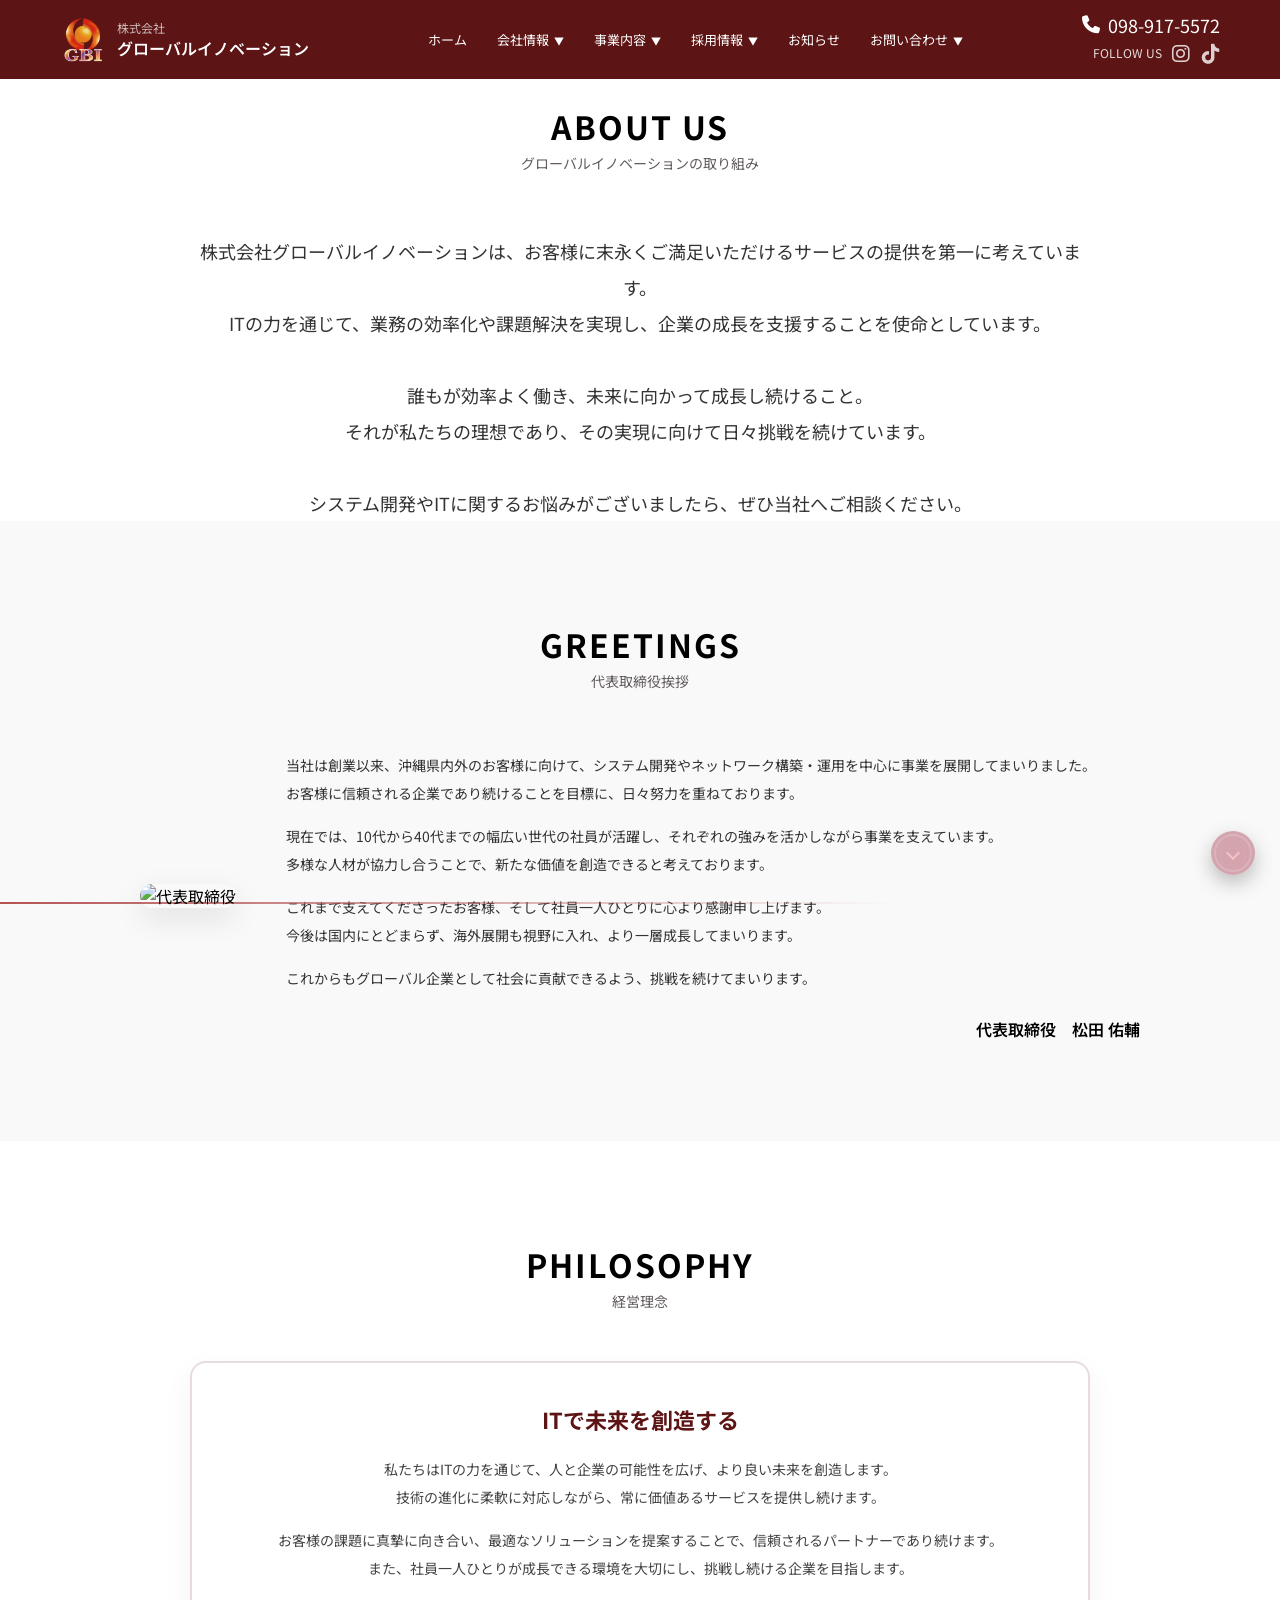
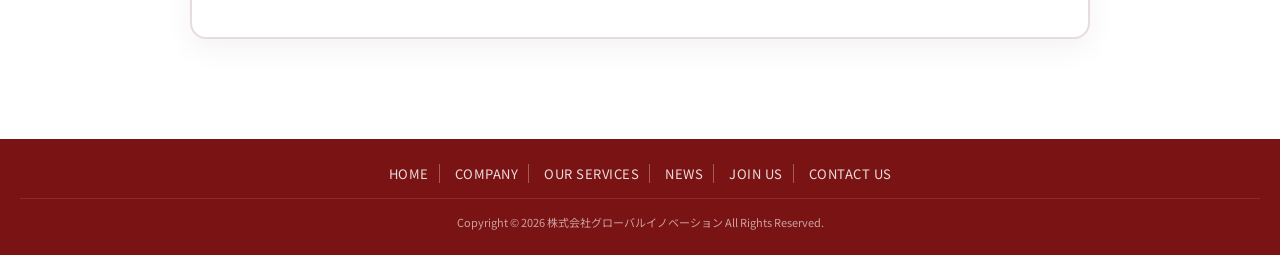
==== about.html @ b584233c "Add files via upload" ====
<!DOCTYPE html>
<html lang="ja">
<head>
  <meta charset="UTF-8">
  <meta name="viewport" content="width=device-width, initial-scale=1.0">
  <title>GBI | Global Innovation Inc.</title>

  <link rel="stylesheet"
  href="https://cdnjs.cloudflare.com/ajax/libs/font-awesome/6.5.0/css/all.min.css">

  <link rel="stylesheet" href="style.css">

  <link href="https://fonts.googleapis.com/css2?family=Noto+Sans+JP:wght@400;600;700&display=swap"
  rel="stylesheet">

</head>

<body>

<!-- ================= HEADER ================= -->

<header class="header">

  <div class="header-inner">

    <!-- LOGO -->
    <a href="index.html" class="logo-wrap">

      <img src="images/logo.png" alt="GBI Logo">

      <div class="company-text">
        <span class="company-small-header">株式会社</span>
        <span class="company-name-header">
          グローバルイノベーション
        </span>
      </div>

    </a>

    <!-- NAV -->
    <ul class="nav-menu">

  <!-- 1 -->
  <li><a href="index.html">ホーム</a></li>

  <!-- 2 -->
  <li class="has-dropdown">
    <a href="about.html">会社情報</a>
    <ul class="dropdown">
      <li><a href="#greeting">代表挨拶</a></li>
      <li><a href="#philosophy">経営理念</a></li>
    </ul>
  </li>

  <!-- 3 -->
  <li class="has-dropdown">
    <a href="#">事業内容</a>
    <ul class="dropdown">
      <li><a href="#">サービス一覧</a></li>
      <li><a href="#">製品情報</a></li>
      <li><a href="#">導入事例</a></li>
    </ul>
  </li>

  <!-- 4 -->
  <li class="has-dropdown">
    <a href="#">採用情報</a>
    <ul class="dropdown">
      <li><a href="#">社員の声</a></li>
      <li><a href="#">フォトギャラリー</a></li>
      <li><a href="#">募集要項</a></li>
    </ul>
  </li>

  <!-- 5 -->
  <li><a href="#">お知らせ</a></li>

  <!-- 6 -->
  <li class="has-dropdown">
    <a href="#">お問い合わせ</a>
    <ul class="dropdown">
      <li><a href="#contact">お問い合わせフォーム</a></li>
      <li><a href="#">アクセス</a></li>
    </ul>
  </li>

</ul>

    <!-- PHONE -->
   <div class="header-contact">

  <div class="phone">
    <i class="fas fa-phone"></i>
    098-917-5572
  </div>

  <div class="sns-follow">
    <span class="sns-text">FOLLOW US</span>

    <div class="sns-icons">
      <a href="https://instagram.com/gbi_globalinnovation/"><i class="fab fa-instagram"></i></a>
      <a href="https://tiktok.com/@globalinnovation.okinawa"><i class="fab fa-tiktok"></i></a>
    </div>
  </div>

</div>

  </div>

</header>

<!-- ================= ABOUT ================= -->

<section class="about-page">

  <div class="about-inner">
    <br>
    <h2 class="section-title">ABOUT US</h2>
    <br>
    <p class="section-sub">グローバルイノベーションの取り組み</p>

    <p class="about-text">
      株式会社グローバルイノベーションは、お客様に末永くご満足いただけるサービスの提供を第一に考えています。<br>
      ITの力を通じて、業務の効率化や課題解決を実現し、企業の成長を支援することを使命としています。<br><br>

      誰もが効率よく働き、未来に向かって成長し続けること。<br>
      それが私たちの理想であり、その実現に向けて日々挑戦を続けています。<br><br>

      システム開発やITに関するお悩みがございましたら、ぜひ当社へご相談ください。
    </p>

  </div>

</section>

<section id="greeting" class="greeting">

  <h2 class="section-title">GREETINGS</h2>
  <br>
  <p class="section-sub">代表取締役挨拶</p>

  <div class="greeting-inner">

    <div class="greeting-img">
      <img src="images/ceo.jpg" alt="代表取締役">
    </div>

    <div class="greeting-text">

      <p>
        当社は創業以来、沖縄県内外のお客様に向けて、システム開発やネットワーク構築・運用を中心に事業を展開してまいりました。<br>
        お客様に信頼される企業であり続けることを目標に、日々努力を重ねております。
      </p>

      <p>
        現在では、10代から40代までの幅広い世代の社員が活躍し、それぞれの強みを活かしながら事業を支えています。<br>
        多様な人材が協力し合うことで、新たな価値を創造できると考えております。
      </p>

      <p>
        これまで支えてくださったお客様、そして社員一人ひとりに心より感謝申し上げます。<br>
        今後は国内にとどまらず、海外展開も視野に入れ、より一層成長してまいります。
      </p>

      <p>
        これからもグローバル企業として社会に貢献できるよう、挑戦を続けてまいります。
      </p>

      <div class="greeting-sign">
        代表取締役　松田 佑輔
      </div>

    </div>

  </div>

</section>

<section id="philosophy" class="philosophy">

  <div class="philosophy-inner">

    <h2 class="section-title">PHILOSOPHY</h2>
    <br>
    <p class="section-sub">経営理念</p>

    <div class="philosophy-box">

      <h3>ITで未来を創造する</h3>

      <p>
        私たちはITの力を通じて、人と企業の可能性を広げ、より良い未来を創造します。<br>
        技術の進化に柔軟に対応しながら、常に価値あるサービスを提供し続けます。
      </p>

      <p>
        お客様の課題に真摯に向き合い、最適なソリューションを提案することで、信頼されるパートナーであり続けます。<br>
        また、社員一人ひとりが成長できる環境を大切にし、挑戦し続ける企業を目指します。
      </p>

    </div>

  </div>

</section>


<!-- ================= top to bottom ================= -->
<a href="#home" class="scroll-circle" id="scrollBtn">
  <svg width="44" height="44">
    <circle cx="22" cy="22" r="18" class="bg"></circle>
    <circle cx="22" cy="22" r="18" class="progress"></circle>
  </svg>
  <span class="arrow"></span>
</a>


<script>
const scrollBtn = document.getElementById("scrollBtn");
const progressCircle = document.querySelector(".progress");
const sections = document.querySelectorAll("section");

const radius = 18;
const circumference = 2 * Math.PI * radius;

progressCircle.style.strokeDasharray = circumference;
progressCircle.style.strokeDashoffset = circumference;

function updateScroll(){
  const scrollTop = window.scrollY;
  const docHeight = document.body.scrollHeight - window.innerHeight;
  const progress = scrollTop / docHeight;

  // update progress circle
  progressCircle.style.strokeDashoffset =
    circumference - (progress * circumference);

  // arrow direction
  if (scrollTop > 300) {
    scrollBtn.classList.add("up");
  } else {
    scrollBtn.classList.remove("up");
  }
}

// click behavior
scrollBtn.addEventListener("click", (e) => {
  e.preventDefault();

  if (scrollBtn.classList.contains("up")) {
    window.scrollTo({ top: 0, behavior: "smooth" });
  } else {
    let currentScroll = window.scrollY;

    for (let i = 0; i < sections.length; i++) {
      if (sections[i].offsetTop > currentScroll + 50) {
        sections[i].scrollIntoView({ behavior: "smooth" });
        break;
      }
    }
  }
});

window.addEventListener("scroll", updateScroll);
window.addEventListener("load", updateScroll);
</script>

<!-- FOOTER -->
<footer class="footer">

  <div class="footerMenu">
    <a href="index.html">HOME</a>
    <a href="about.html">COMPANY</a>
    <a href="#services">OUR SERVICES</a>
    <a href="#">NEWS</a>
    <a href="#">JOIN US</a>
    <a href="#contact">CONTACT US</a>
  </div>

  <div class="copyright">
    Copyright &#169; 2026 株式会社グローバルイノベーション All Rights Reserved.
  </div>

</footer>

</body>

</html>
---- style.css ----
/* ================= RESET ================= */

* {
  margin: 0;
  padding: 0;
  box-sizing: border-box;
}

html, body {
  font-family: 'Noto Sans JP', sans-serif;
}

/* ================= HEADER ================= */

.header {
  background: #5c1414;
  color: #fff;
  width: 100%;
}

.header-inner {

  max-width: 1200px;
  margin: auto;

  display: flex;
  align-items: center;
  justify-content: space-between;

  padding: 12px 20px;
}

/* LOGO */

.logo-wrap {

  display: flex;
  align-items: center;
  gap: 10px;

  text-decoration: none;
}

.logo-wrap img {
  height: 45px;

}

/* COMPANY TEXT */

.company-text {

  display: flex;
  flex-direction: column;
}

.company-small-header {

  font-size: 12px;
  color: rgba(255,255,255,0.7);
}

.company-name-header {

  font-size: 16px;
  font-weight: 600;
  color: #fff;
}

/* NAV */

.nav {

  display: flex;
  gap: 18px;
}

.nav a {

  color: #d9d0d0;
  text-decoration: none;
  font-size: 12px;

  display: inline-block;
  align-items: center;
  gap: 5px;

  transition: 0.3s;
}

.nav a:hover {

  color: #ffcccb;
}

.has-dropdown > a::after {
  content: "▼";
  font-size: 10px;
  margin-left: 5px;
}

.nav-menu,
.dropdown {
  list-style: none;
  padding: 0;
  margin: 0;
}

/* ================= NEW NAV MENU ================= */

.nav-menu {
  list-style: none;
  display: flex;
  gap: 30px;
}

.nav-menu > li {
  position: relative;
}

.nav-menu > li > a {
  color: #fff;
  text-decoration: none;
  font-size: 13px;
  padding: 8px 0;
  display: block;
  transition: 0.3s;
}

.nav-menu > li > a:hover {
  color: #ffcccb;
}

/* DROPDOWN */
.dropdown {
  position: absolute;
  top: 100%;
  left: 0;
  text-decoration: none;
  background: rgba(92, 20, 20, 0.45); /* 👈 wine red + transparency */
  backdrop-filter: blur(12px);
  -webkit-backdrop-filter: blur(12px); /* safari support */
  min-width: 200px;
  border-radius: 8px;
  padding: 10px 0;

  border: 1px solid rgba(255,255,255,0.15);
  box-shadow: 0 8px 25px rgba(0,0,0,0.15);

  opacity: 0;
  visibility: hidden;
  transform: translateY(10px);

  transition: 0.3s;
  z-index: 999;
}

/* show on hover */
.has-dropdown:hover .dropdown {
  opacity: 1;
  visibility: visible;
  transform: translateY(5px);
}

/* dropdown items */
.dropdown li {
  padding: 8px 20px;
  list-style: none;
}

.dropdown a {
  color: rgba(255,255,255,0.85);
  font-size: 13px;
  display: block;
}

.dropdown a:hover {
  color: #fff;
  background: rgba(255,255,255,0.08);
  text-decoration: none;
}

.dropdown a,
.dropdown a:visited,
.dropdown a:active {
  color: rgba(255,255,255,0.9);
  text-decoration: none;
}

/* PHONE */

.phone {
  margin:0%;
  font-size: 18px;
  display: flex;
  justify-content: right;
  align-items: center;
  gap: 8px;
}

/* SNS */
/* container */
.sns-follow {
  display: flex;
  align-items: center;
  justify-content: right;
  gap: 10px;
}

/* text */
.sns-text {
  font-size: 12px;
  color: rgba(255,255,255,0.85);
}

.sns-text::after{
  content:"";
  position:absolute;
  bottom:-4px;
  left:0;
  width:70%;
  height:2px;
  background:linear-gradient(90deg,#b55353,transparent);
}

/* icons */
.sns-icons {
  display: flex;
  gap: 12px;
}

.sns-icons a {
  color: rgba(255,255,255,0.8);
  font-size: 20px;
  transition: 0.25s;
}

.sns-icons a:hover {
  color: #760604;
  transform: translateY(-3px);
  text-shadow:0 0 10px rgba(255, 124, 124, 0.6);
}

.sns-icons a:nth-child(1):hover i{
  background: linear-gradient(45deg, #feda75, #d62976, #962fbf);
  -webkit-background-clip: text;
  -webkit-text-fill-color: transparent;
}

.sns-icons a:nth-child(2):hover i{
  color:#fff;
  text-shadow:
    2px 0 #25F4EE,
   -2px 0 #FE2C55;
}

/* ================= HERO ================= */

.hero {
  margin: 0;
  position: relative;
  width:100%;
  height: 100vh;
  overflow: hidden;
}

/* Background Image */

.hero-bg {
  width: 100%;
  height: 100%;
  object-fit: cover;
}

/* Dark Overlay */

.hero-overlay {

  position: absolute;

  top: 50%;
  left: 50%;
  transform: translate(-50%, -50%);

  width: 100%;
  height: 100%;

  display: flex;

  flex-direction: column;

  justify-content: flex-end;

  align-items: center;

  text-align: center;

  color: white;

  padding: 0 20px;

  background: linear-gradient(
    rgba(0,0,0,0.2),
    rgba(0,0,0,0.4)
  );

}

/* Title */

.hero-title {
  font-size: 40px;
  font-weight: 700;
  margin: 0 auto 12px;

  letter-spacing: 2px;
  max-width: 600px;
}

/* Subtitle */

.hero-sub {
  font-size: 20px;
  line-height: 1.8;
  opacity: 0.95;
  max-width: 500px;
  margin-bottom:10px;
}

.hero-title,
.hero-sub {

  text-shadow:
    0 2px 8px rgba(0,0,0,0.6);

}

/* Scroll indicator */

.scroll-indicator {
  position: absolute;
  bottom: 40px;

  font-size: 14px;

  opacity: 0.8;
}

/* ================= SERVICES ================= */

.services {
  padding: 100px 20px;
  background: #ffffff;
}

.section-title {
  text-align: center;
  font-size: 32px;
  margin-bottom: -20px;
  letter-spacing: 2px;
}

.section-sub{
  text-align: center;
  font-size: 14px;
  letter-spacing: 0px;
  margin-bottom: 35px;
  margin-top: 0px;
  color:#625c5c;
}

/* Grid */

.services-grid {
  max-width: 1100px;

  margin: auto;

  display: grid;

 grid-template-columns: repeat(auto-fit, minmax(280px, 1fr));

  gap: 40px;
}

/* Cards */

.service-card {
  background: #ffffff;
  text-align: center;
  padding: 40px 30px;

  border-radius: 16px;

  border: 2px solid rgba(92, 20, 20, 0.15);

  box-shadow:
    0 10px 30px rgba(0,0,0,0.05);

  transition: all 0.35s ease;
  position: relative;
  overflow: hidden;
}

.service-card:hover {
  transform: translateY(-10px);

  border: 1px solid #5c1414; /* 👈 strong wine red */

  box-shadow: 0 20px 50px rgba(92,20,20,0.25);
}

/* gradient glow effect */
.service-card::before {
  content: "";
  position: absolute;
  inset: 0;

  background: linear-gradient(
    120deg,
    transparent,
    rgba(92,20,20,0.08),
    transparent
  );

  opacity: 0;
  transition: 0.4s;
}

.service-card:hover::before {
  opacity: 1;
}

.service-card i {
  font-size: 22px;
  color: #5c1414;
  margin-bottom: 12px;
  transition: 0.3s;

  background: rgba(92,20,20,0.08);
  padding: 12px;
  border-radius: 50%;

  display: inline-flex;
  align-items: center;
  justify-content: center;

  width: 44px;
  height: 44px;

  margin-bottom: 15px;
}

.service-card:hover i {
  transform: scale(1.1);
  background: rgba(92,20,20,0.15);
}

.service-card h3 {
  font-size: 18px;
  margin-bottom: 10px;
}

.service-card p {
  font-size: 14px;
  color: #555;
  line-height: 1.6;
}

.service-card::after {
  content: "";
  position: absolute;
  bottom: 0;
  left: 0;
  width: 100%;
  height: 3px;
  background: #5c1414;
  transform: scaleX(0);
  transition: 0.3s;
}

.service-card:hover::after {
  transform: scaleX(1);
}

/* ================= MOBILE 

@media (max-width: 768px) {

  .hero-title {
    font-size: 32px;
  }

  .hero-sub {
    font-size: 16px;
  }

  .services-grid {
    grid-template-columns: 1fr;
  }

}
  ================= */

/* FULL IMAGE 

.hero-full-img {

  width: 100%;
  margin-bottom: 40px;
}

.hero-full-img img {

  width: 100%;
  height: auto;

  display: block;
}
*/

.hero {

  position: relative;

  width: 100%;

  height: auto;     /* remove 100vh */

}

.hero-image {

  width: 100%;
  height: auto;

  object-fit: cover;

  object-position: center 30%;

}
/* TAGLINE */

.hero-bottom {

  max-width: 700px;
  margin: auto;

  padding: 0 20px;
  transform: translateY(-40px);
}

.tagline {

  font-size: 15px;

  line-height: 1.8;

  margin-bottom: 30px;

  color: rgba(255,255,255,0.9);
}

/* BUTTON */

.btn-primary {

  display: inline-block;

  background: #ffffff;

  color: #5c1414;

  padding: 12px 32px;

  border-radius: 30px;

  text-decoration: none;

  font-weight: 600;

  transition: 0.3s;
  margin-top: 10px;

}

.btn-primary:hover {

  transform: translateY(-2px);

  box-shadow: 0 8px 20px rgba(0,0,0,0.3);
}

/* ================= CONTACT ================= */

.contact {

  background: #f5f5f5;
  scroll-margin-top: 100px;
  padding: 100px 20px;
}

.contact-inner {

  max-width: 500px;
  margin: auto;

  text-align: center;
}

.contact h2 {

  font-size: 32px;

  margin-bottom: 30px;

  color: #000000;
}

.contact-sub{
  text-align: center;
  font-size: 14px;
  letter-spacing: 0px;
  margin-bottom: 35px;
  margin-top: -25px;
  color:#625c5c;
}

/* FORM */

.contact input,
.contact textarea {

  width: 100%;

  padding: 12px;

  margin-bottom: 15px;

  border-radius: 8px;

  border: 1px solid #ccc;

  font-size: 14px;
}

.contact textarea {

  min-height: 120px;

  resize: vertical;
}

/* BUTTON */

.contact button {

  background: #ad2222;

  color: #fff;

  padding: 12px 30px;

  border: none;

  border-radius: 20px;

  cursor: pointer;

  font-size:15px;
}

.contact button:hover {

  background: #3a0c0c;
}

/* ================= MOBILE ================= */

@media (max-width: 768px) {

  .nav {
    display: none;
  }

  .hero-title {
    font-size: 32px;
  }

  .tagline {
    font-size: 16px;
  }

}
/* HERO BUTTON */

.hero-btn {

  margin-top: 10px;
  margin-bottom: 30px;
  display: inline-block;

  padding: 8px 30px;

  border: 2px solid white;

  color: white;

  text-decoration: none;

  font-weight: 600;

  letter-spacing: 1px;

  border-radius: 30px;

  transition: all 0.3s ease;
}

/* Hover effect */

.hero-btn:hover {

  background: white;

  color: #5c1414;

  transform: translateY(-2px);

}

html
{
  scroll-behavior:smooth;
}

/* new top to bottom*/
.scroll-circle{
  position:fixed;
  bottom:25px;
  right:25px;
  width:44px;
  height:44px;
  border-radius:50%;  
  z-index:9999;

  display:flex;
  align-items:center;
  justify-content:center;

  cursor:pointer;

  background:rgba(195, 128, 141, 0.7); /* dark glass */
  backdrop-filter:blur(8px);

  box-shadow:0 8px 20px rgba(0,0,0,0.25);
  transition: all 0.25s ease;
}

/* SVG circles */
.scroll-circle svg{
  position:absolute;
  transform:rotate(-90deg);
  top:0;
  left:0;
  z-index:1; 
}

.scroll-circle circle{
  fill:none;
  stroke-width:2;
}

/* background ring */
.scroll-circle .bg{
  stroke:rgba(255,255,255,0.15);
}

/* progress ring */
.scroll-circle .progress{
  stroke:#7a1414;
  stroke-dasharray:113; /* circumference */
  stroke-dashoffset:113;
  transition:stroke-dashoffset 0.2s ease;
}

/* arrow */
.scroll-circle .arrow{
  width:10px;
  height:10px;
  border-left:2px solid #f5c3c3;
  border-bottom:2px solid #f5c3c3;
  transform:rotate(-45deg);
  transition:0.3s;
  z-index:2;
}

/* when scrolled → arrow becomes UP */
.scroll-circle.up .arrow{
  transform:rotate(135deg);
}

/* hover */
.scroll-circle:hover{
  transform: translateY(-3px) scale(1.05);
}

@keyframes floatBtn {
  0%,100% { transform: translateY(0); }
  50% { transform: translateY(-4px); }
}

/* ================= FOOTER ================= */

.footer {
  background: #7a1414;
  padding: 25px 20px;
  text-align: center;
  text-decoration: none;
}

.footerMenu{
  display: flex;
  text-decoration: none;
  justify-content: center;
  align-items: center;
  gap: 25px;
  margin-bottom: 12px;
  flex-wrap: wrap;  
}

.footerMenu a {
  position: relative;
  color: rgba(255,255,255,0.85);
  text-decoration: none;
  font-size: 13px;
  letter-spacing: 0.5px;
  transition: all 0.25s ease;
}

.footerMenu a::after {
  content: "";
  position: absolute;
  left: 0;
  bottom: -4px;

  width: 100%;
  height: 2px;

  background: #fff;

  transform: scaleX(0);
  transform-origin: left;
  transition: transform 0.3s ease;
}

.footerMenu a:visited {
  color: #fff;
}

.footerMenu a:not(:last-child) {
  margin-right: -10px;
  padding-right: 10px;
  border-right: 1px solid rgba(255,255,255,0.3);
}

.footerMenu a:hover{
 color: #fff;
  transform: translateY(-2px);
}

/* Copyright text */
.copyright{
font-size:11px;
color:rgba(255,255,255,0.6);
border-top:1px solid rgba(255,255,255,0.1);
padding-top:15px;
margin-top:15px;
}


/* ================= ABOUT PAGE ================= */

.about {
  background: #e5dcdc;
  padding: 120px 20px;
  scroll-margin-top: 100px; 
}

.about-inner {
  max-width: 900px;
  margin: auto;
  text-align: center;
}

.action-title {
  text-align: center;
  font-size: 32px;
  margin-bottom: -20px;
  letter-spacing: 2px;
}

.action-sub{
  text-align: center;
  font-size: 14px;
  letter-spacing: 0px;
  margin-bottom: 35px;
  margin-top: 0px;
  color:#625c5c;
}

.about-text {
  text-align: center;
  font-size: 18px;
  line-height: 2;
  color: #333;
  margin-top: 60px;
}


/* ================= GREETING ================= */

.greeting {
  padding: 100px 20px;
  background: #f9f9f9;
  text-align: center;
}

.greeting-inner {
  max-width: 1000px;
  margin: 60px auto 0;

  display: flex;
  align-items: center;
  gap: 50px;

  text-align: left;
}

/* IMAGE */
.greeting-img img {
  width: 350px;
  border-radius: 12px;
  box-shadow: 0 10px 30px rgba(0,0,0,0.1);
}

/* optional depth effect */
.greeting-img {
  position: relative;
}

.greeting-img::before {
  content: "";
  position: absolute;
  top: 20px;
  left: -20px;
  width: 100%;
  height: 100%;
  background: #5c1414;
  border-radius: 12px;
  z-index: -1;
}

/* TEXT */
.greeting-text {
  flex: 1;
}

.greeting-text p {
  font-size: 14px;
  line-height: 2;
  margin-bottom: 15px;
  color: #333;
}

/* SIGNATURE */
.greeting-sign {
  margin-top: 25px;
  font-weight: 600;
  text-align: right;
}

/* ================= PHILOSOPHY ================= */

.philosophy {
  padding: 100px 20px;
  background: #ffffff;
  text-align: center;
}

.philosophy-inner {
  max-width: 900px;
  margin: auto;
}

.philosophy-box {
  margin-top: 50px;
  padding: 40px;

  background: #fff;
  border-radius: 16px;

  border: 2px solid rgba(92, 20, 20, 0.15);

  box-shadow: 0 10px 30px rgba(0,0,0,0.05);
}

.philosophy-box h3 {
  font-size: 22px;
  color: #5c1414;
  margin-bottom: 20px;
}

.philosophy-box p {
  font-size: 14px;
  line-height: 2;
  color: #444;
  margin-bottom: 15px;
}
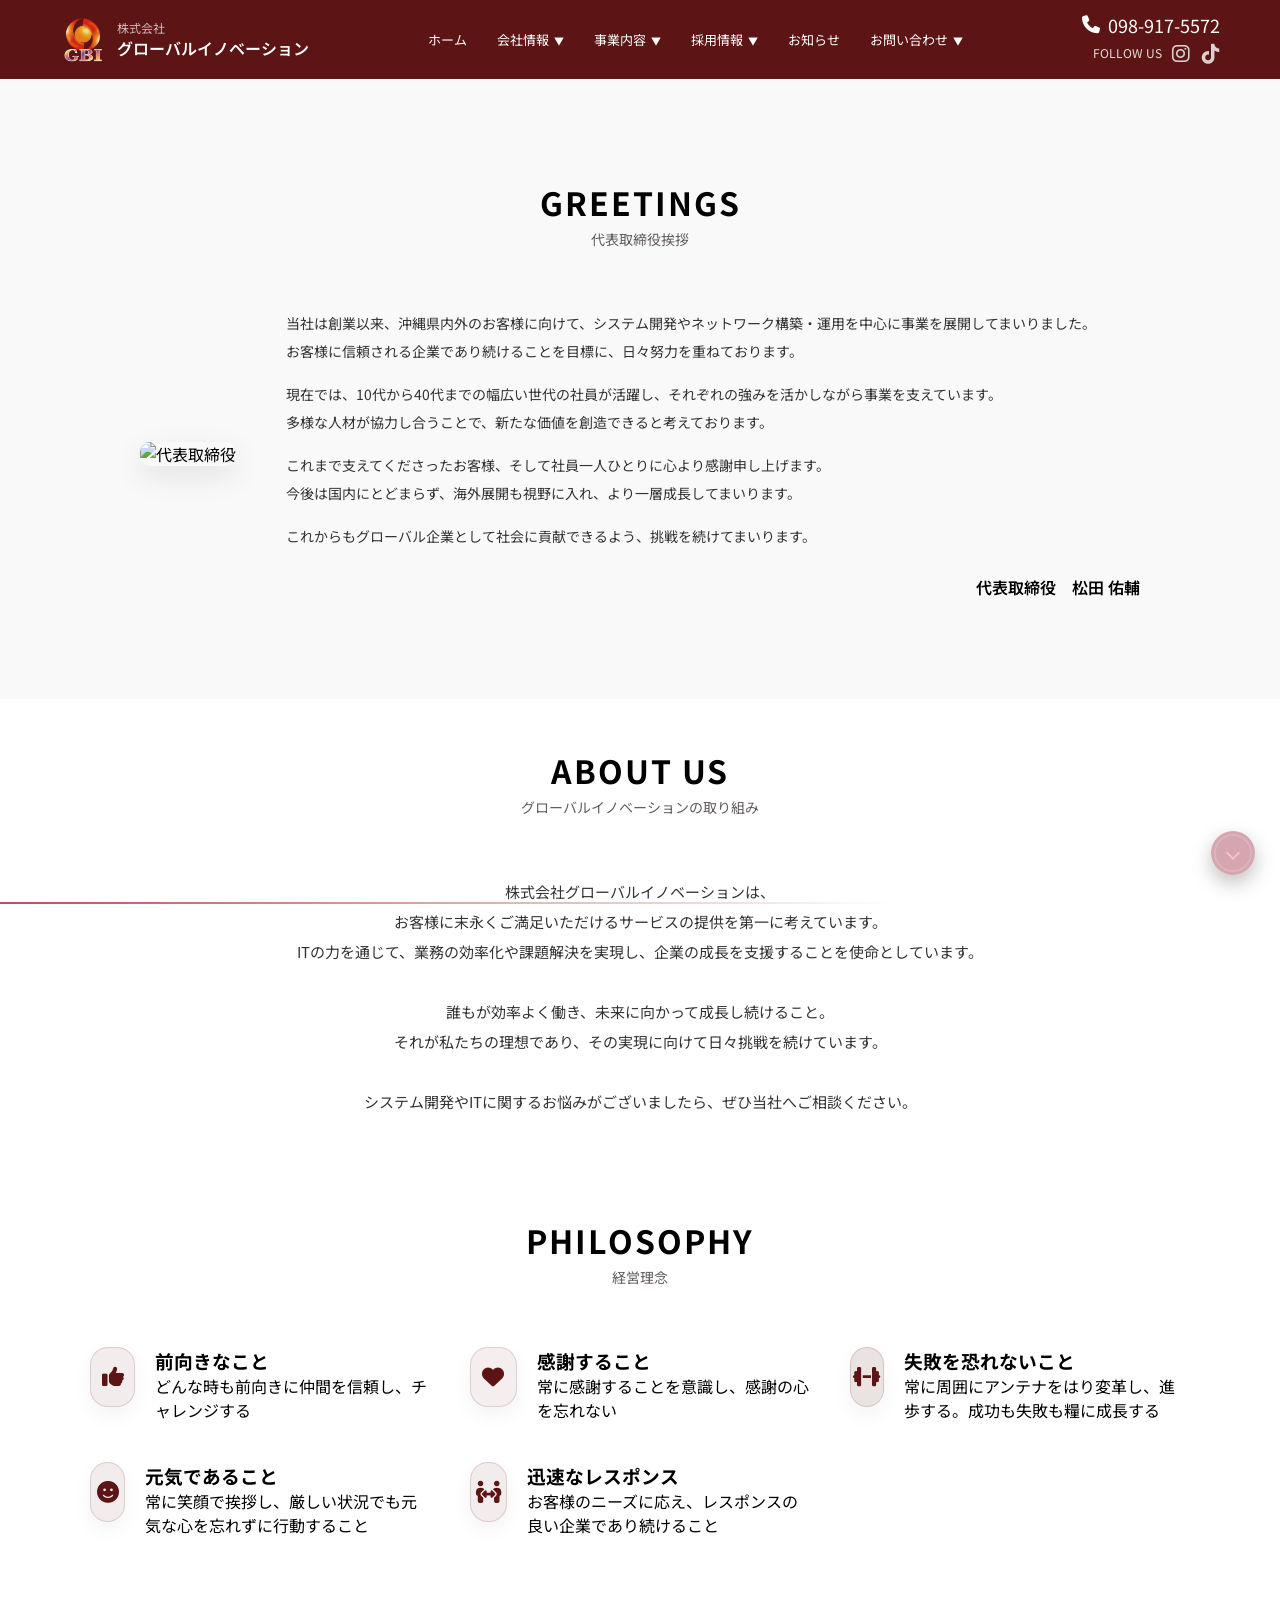
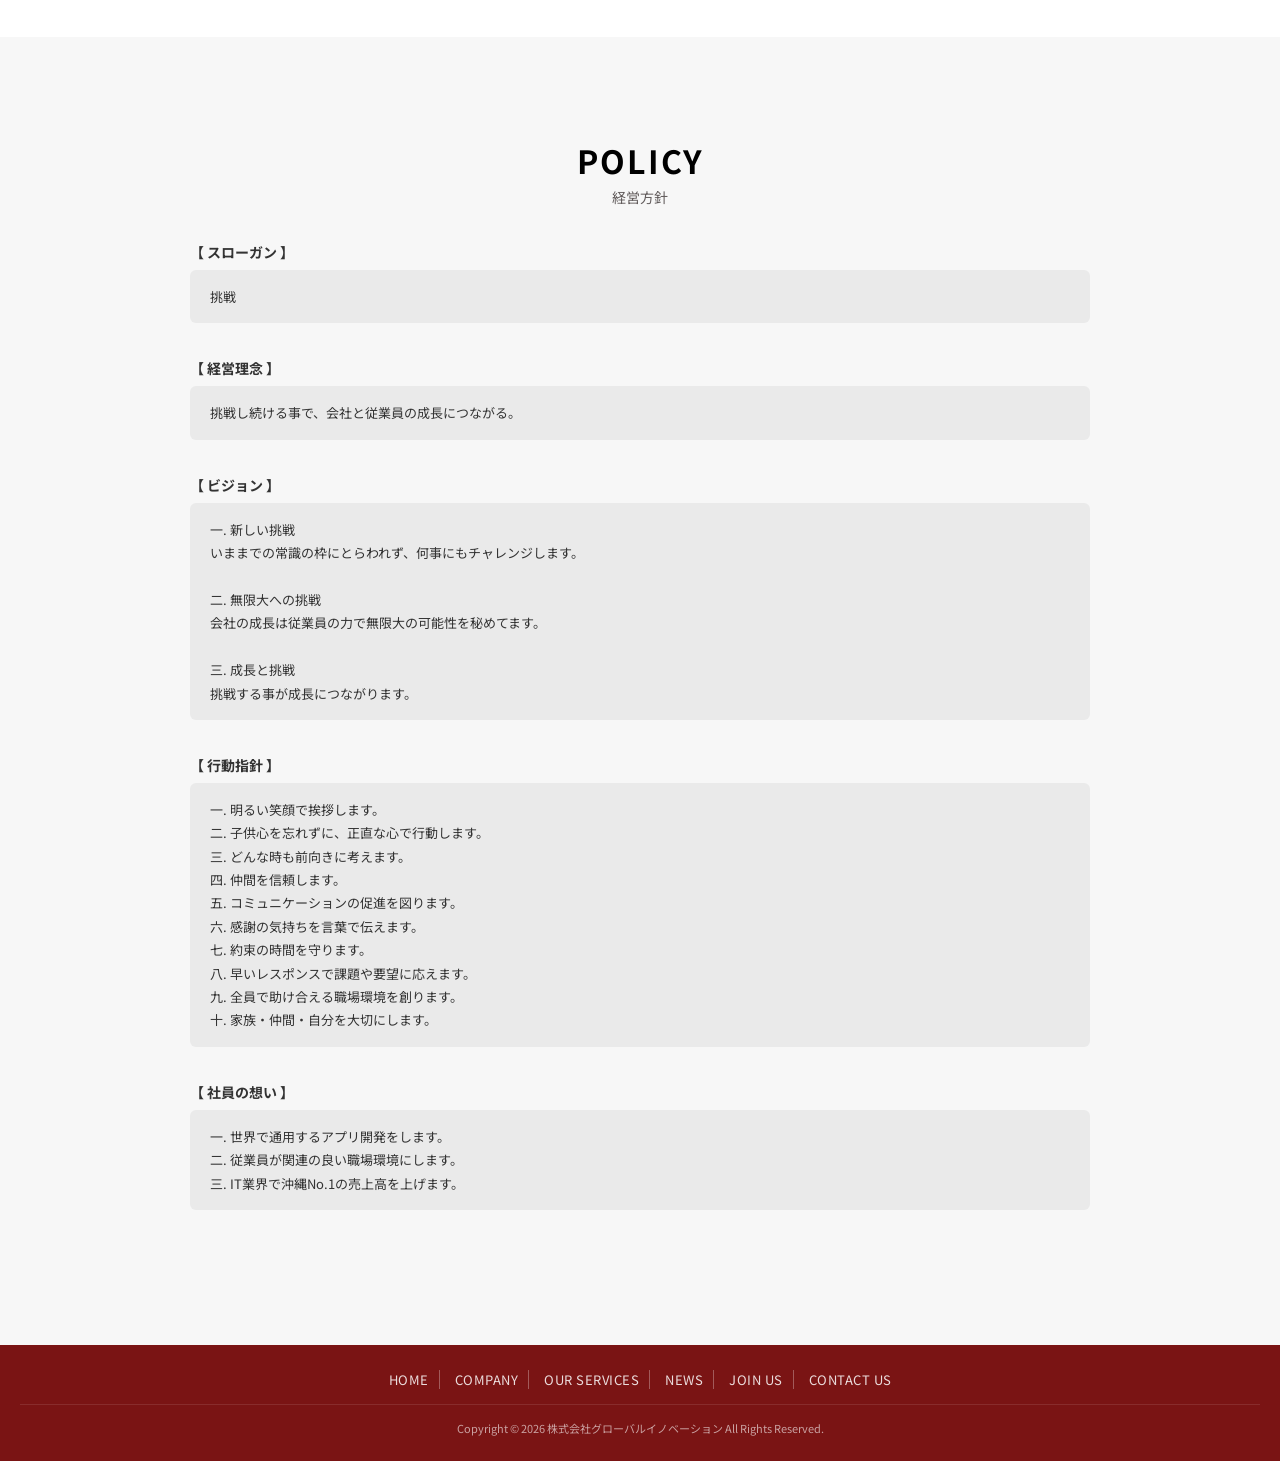
==== commit 27927961: "Add files via upload" ====
--- a/about.html
+++ b/about.html
@@ -49,6 +49,7 @@
     <ul class="dropdown">
       <li><a href="#greeting">代表挨拶</a></li>
       <li><a href="#philosophy">経営理念</a></li>
+      <li><a href="#">経営方針</a></li>
     </ul>
   </li>
 
@@ -108,7 +109,53 @@
   </div>
 
 </header>
-
+<!-- ================= GREETINGS ================= -->
+
+<section id="greeting" class="greeting">
+
+  <h2 class="section-title">GREETINGS</h2>
+  <br>
+  <p class="section-sub">代表取締役挨拶</p>
+
+  <div class="greeting-inner">
+
+    <div class="greeting-img">
+      <img src="images/yuji_matsuda.jpg" alt="代表取締役">
+    </div>
+
+    <div class="greeting-text">
+
+      <p>
+        当社は創業以来、沖縄県内外のお客様に向けて、システム開発やネットワーク構築・運用を中心に事業を展開してまいりました。<br>
+        お客様に信頼される企業であり続けることを目標に、日々努力を重ねております。
+      </p>
+
+      <p>
+        現在では、10代から40代までの幅広い世代の社員が活躍し、それぞれの強みを活かしながら事業を支えています。<br>
+        多様な人材が協力し合うことで、新たな価値を創造できると考えております。
+      </p>
+
+      <p>
+        これまで支えてくださったお客様、そして社員一人ひとりに心より感謝申し上げます。<br>
+        今後は国内にとどまらず、海外展開も視野に入れ、より一層成長してまいります。
+      </p>
+
+      <p>
+        これからもグローバル企業として社会に貢献できるよう、挑戦を続けてまいります。
+      </p>
+
+      <div class="greeting-sign">
+        代表取締役　松田 佑輔
+      </div>
+
+    </div>
+
+  </div>
+
+</section>
+
+
+<br>
 <!-- ================= ABOUT ================= -->
 
 <section class="about-page">
@@ -120,7 +167,8 @@
     <p class="section-sub">グローバルイノベーションの取り組み</p>
 
     <p class="about-text">
-      株式会社グローバルイノベーションは、お客様に末永くご満足いただけるサービスの提供を第一に考えています。<br>
+      株式会社グローバルイノベーションは、<br>
+      お客様に末永くご満足いただけるサービスの提供を第一に考えています。<br>
       ITの力を通じて、業務の効率化や課題解決を実現し、企業の成長を支援することを使命としています。<br><br>
 
       誰もが効率よく働き、未来に向かって成長し続けること。<br>
@@ -132,50 +180,7 @@
   </div>
 
 </section>
-
-<section id="greeting" class="greeting">
-
-  <h2 class="section-title">GREETINGS</h2>
-  <br>
-  <p class="section-sub">代表取締役挨拶</p>
-
-  <div class="greeting-inner">
-
-    <div class="greeting-img">
-      <img src="images/ceo.jpg" alt="代表取締役">
-    </div>
-
-    <div class="greeting-text">
-
-      <p>
-        当社は創業以来、沖縄県内外のお客様に向けて、システム開発やネットワーク構築・運用を中心に事業を展開してまいりました。<br>
-        お客様に信頼される企業であり続けることを目標に、日々努力を重ねております。
-      </p>
-
-      <p>
-        現在では、10代から40代までの幅広い世代の社員が活躍し、それぞれの強みを活かしながら事業を支えています。<br>
-        多様な人材が協力し合うことで、新たな価値を創造できると考えております。
-      </p>
-
-      <p>
-        これまで支えてくださったお客様、そして社員一人ひとりに心より感謝申し上げます。<br>
-        今後は国内にとどまらず、海外展開も視野に入れ、より一層成長してまいります。
-      </p>
-
-      <p>
-        これからもグローバル企業として社会に貢献できるよう、挑戦を続けてまいります。
-      </p>
-
-      <div class="greeting-sign">
-        代表取締役　松田 佑輔
-      </div>
-
-    </div>
-
-  </div>
-
-</section>
-
+<!-- ================= PHILOSOPHY ================= -->
 <section id="philosophy" class="philosophy">
 
   <div class="philosophy-inner">
@@ -184,19 +189,57 @@
     <br>
     <p class="section-sub">経営理念</p>
 
-    <div class="philosophy-box">
-
-      <h3>ITで未来を創造する</h3>
-
-      <p>
-        私たちはITの力を通じて、人と企業の可能性を広げ、より良い未来を創造します。<br>
-        技術の進化に柔軟に対応しながら、常に価値あるサービスを提供し続けます。
-      </p>
-
-      <p>
-        お客様の課題に真摯に向き合い、最適なソリューションを提案することで、信頼されるパートナーであり続けます。<br>
-        また、社員一人ひとりが成長できる環境を大切にし、挑戦し続ける企業を目指します。
-      </p>
+    <div class="philosophy-grid">
+
+      <div class="philosophy-item">
+        <div class="philosophy-icon">
+          <i class="fa-solid fa-thumbs-up"></i>
+        </div>
+        <div>
+          <h3>前向きなこと</h3>
+          <p>どんな時も前向きに仲間を信頼し、チャレンジする</p>
+        </div>
+      </div>
+
+      <div class="philosophy-item">
+        <div class="philosophy-icon">
+          <i class="fa-solid fa-heart"></i>
+        </div>
+        <div>
+          <h3>感謝すること</h3>
+          <p>常に感謝することを意識し、感謝の心を忘れない</p>
+        </div>
+      </div>
+
+      <div class="philosophy-item">
+        <div class="philosophy-icon">
+          <i class="fa-solid fa-dumbbell"></i>
+        </div>
+        <div>
+          <h3>失敗を恐れないこと</h3>
+          <p>常に周囲にアンテナをはり変革し、進歩する。成功も失敗も糧に成長する</p>
+        </div>
+      </div>
+
+      <div class="philosophy-item">
+        <div class="philosophy-icon">
+          <i class="fa-solid fa-face-smile"></i>
+        </div>
+        <div>
+          <h3>元気であること</h3>
+          <p>常に笑顔で挨拶し、厳しい状況でも元気な心を忘れずに行動すること</p>
+        </div>
+      </div>
+
+      <div class="philosophy-item">
+        <div class="philosophy-icon">
+          <i class="fa-solid fa-people-arrows"></i>
+        </div>
+        <div>
+          <h3>迅速なレスポンス</h3>
+          <p>お客様のニーズに応え、レスポンスの良い企業であり続けること</p>
+        </div>
+      </div>
 
     </div>
 
@@ -204,8 +247,72 @@
 
 </section>
 
-
-<!-- ================= top to bottom ================= -->
+<!-- ================= MANAGEMENT POLICY ================= -->
+
+<section id="policy" class="policy">
+
+  <div class="policy-inner">
+
+    <h2 class="section-title">POLICY</h2>
+    <br>
+    <p class="section-sub">経営方針</p>
+
+    <div class="policy-block">
+      <h3>【 スローガン 】</h3>
+      <div class="policy-box">挑戦</div>
+    </div>
+
+    <div class="policy-block">
+      <h3>【 経営理念 】</h3>
+      <div class="policy-box">
+        挑戦し続ける事で、会社と従業員の成長につながる。
+      </div>
+    </div>
+
+    <div class="policy-block">
+      <h3>【 ビジョン 】</h3>
+      <div class="policy-box">
+        一. 新しい挑戦<br>
+        いままでの常識の枠にとらわれず、何事にもチャレンジします。<br><br>
+
+        二. 無限大への挑戦<br>
+        会社の成長は従業員の力で無限大の可能性を秘めてます。<br><br>
+
+        三. 成長と挑戦<br>
+        挑戦する事が成長につながります。
+      </div>
+    </div>
+
+    <div class="policy-block">
+      <h3>【 行動指針 】</h3>
+      <div class="policy-box">
+        一. 明るい笑顔で挨拶します。<br>
+        二. 子供心を忘れずに、正直な心で行動します。<br>
+        三. どんな時も前向きに考えます。<br>
+        四. 仲間を信頼します。<br>
+        五. コミュニケーションの促進を図ります。<br>
+        六. 感謝の気持ちを言葉で伝えます。<br>
+        七. 約束の時間を守ります。<br>
+        八. 早いレスポンスで課題や要望に応えます。<br>
+        九. 全員で助け合える職場環境を創ります。<br>
+        十. 家族・仲間・自分を大切にします。
+      </div>
+    </div>
+
+    <div class="policy-block">
+      <h3>【 社員の想い 】</h3>
+      <div class="policy-box">
+        一. 世界で通用するアプリ開発をします。<br>
+        二. 従業員が関連の良い職場環境にします。<br>
+        三. IT業界で沖縄No.1の売上高を上げます。
+      </div>
+    </div>
+
+  </div>
+
+</section>
+
+<!-- ================= top to bottom scroll ================= -->
 <a href="#home" class="scroll-circle" id="scrollBtn">
   <svg width="44" height="44">
     <circle cx="22" cy="22" r="18" class="bg"></circle>
--- a/style.css
+++ b/style.css
@@ -69,12 +69,6 @@
 
 /* NAV */
 
-.nav {
-
-  display: flex;
-  gap: 18px;
-}
-
 .nav a {
 
   color: #d9d0d0;
@@ -92,6 +86,7 @@
 
   color: #ffcccb;
 }
+
 
 .has-dropdown > a::after {
   content: "▼";
@@ -149,7 +144,7 @@
 
   opacity: 0;
   visibility: hidden;
-  transform: translateY(10px);
+  transform: translateY(15px);
 
   transition: 0.3s;
   z-index: 999;
@@ -159,13 +154,14 @@
 .has-dropdown:hover .dropdown {
   opacity: 1;
   visibility: visible;
-  transform: translateY(5px);
+  transform: translateY(0);
 }
 
 /* dropdown items */
 .dropdown li {
   padding: 8px 20px;
   list-style: none;
+  font-size: 13px;
 }
 
 .dropdown a {
@@ -902,7 +898,7 @@
 
 .action-sub{
   text-align: center;
-  font-size: 14px;
+  font-size: 10px;
   letter-spacing: 0px;
   margin-bottom: 35px;
   margin-top: 0px;
@@ -911,7 +907,7 @@
 
 .about-text {
   text-align: center;
-  font-size: 18px;
+  font-size: 15px;
   line-height: 2;
   color: #333;
   margin-top: 60px;
@@ -940,7 +936,7 @@
 /* IMAGE */
 .greeting-img img {
   width: 350px;
-  border-radius: 12px;
+  border-radius: 10px;
   box-shadow: 0 10px 30px rgba(0,0,0,0.1);
 }
 
@@ -981,6 +977,7 @@
 }
 
 /* ================= PHILOSOPHY ================= */
+/* ================= PHILOSOPHY ================= */
 
 .philosophy {
   padding: 100px 20px;
@@ -989,31 +986,104 @@
 }
 
 .philosophy-inner {
+  max-width: 1100px;
+  margin: auto;
+}
+
+.philosophy-grid {
+  display: grid;
+  grid-template-columns: repeat(auto-fit, minmax(300px, 1fr));
+  gap: 40px;
+  margin-top: 60px;
+}
+
+.philosophy-item {
+  display: flex;
+  align-items: flex-start;
+  gap: 20px;
+  text-align: left;
+}
+
+/* ICON */
+.philosophy-icon {
+  width: 60px;
+  height: 60px;
+
+  display: flex;
+  align-items: center;
+  justify-content: center;
+
+  border-radius: 18px; /* 👈 modern (not circle) */
+
+  font-size: 22px;
+
+  /* GLASS STYLE */
+  background: rgba(92, 20, 20, 0.08);
+  backdrop-filter: blur(10px);
+
+  border: 1px solid rgba(92, 20, 20, 0.15);
+
+  color: #5c1414;
+
+  box-shadow:
+    0 8px 20px rgba(0,0,0,0.05);
+
+  transition: all 0.3s ease;
+}
+
+.philosophy-item:hover .philosophy-icon {
+  transform: translateY(-6px) scale(1.05);
+
+  background: rgba(92, 20, 20, 0.15);
+
+  box-shadow:
+    0 15px 35px rgba(92,20,20,0.25);
+}
+
+.philosophy-item:nth-child(2) .philosophy-icon {
+  background: rgba(120, 40, 40, 0.08);
+}
+
+.philosophy-item:nth-child(3) .philosophy-icon {
+  background: rgba(92, 20, 20, 0.12);
+}
+
+/* ================= POLICY ================= */
+
+.policy {
+  padding: 100px 20px;
+  background: #f7f7f7;
+}
+
+.policy-inner {
   max-width: 900px;
   margin: auto;
 }
 
-.philosophy-box {
-  margin-top: 50px;
-  padding: 40px;
-
-  background: #fff;
-  border-radius: 16px;
-
-  border: 2px solid rgba(92, 20, 20, 0.15);
-
-  box-shadow: 0 10px 30px rgba(0,0,0,0.05);
-}
-
-.philosophy-box h3 {
-  font-size: 22px;
-  color: #5c1414;
-  margin-bottom: 20px;
-}
-
-.philosophy-box p {
+.policy-block {
+  margin-bottom: 35px;
+}
+
+.policy-block h3 {
   font-size: 14px;
-  line-height: 2;
-  color: #444;
-  margin-bottom: 15px;
-}+  margin-bottom: 8px;
+  color: #333;
+}
+
+/* BOX */
+.policy-box {
+  background: #eaeaea;
+  padding: 15px 20px;
+  border-radius: 6px;
+
+  font-size: 13px;
+  line-height: 1.8;
+  color: #333;
+
+  transition: 0.2s;
+}
+
+.policy-box:hover {
+  background: #e0e0e0;
+}
+
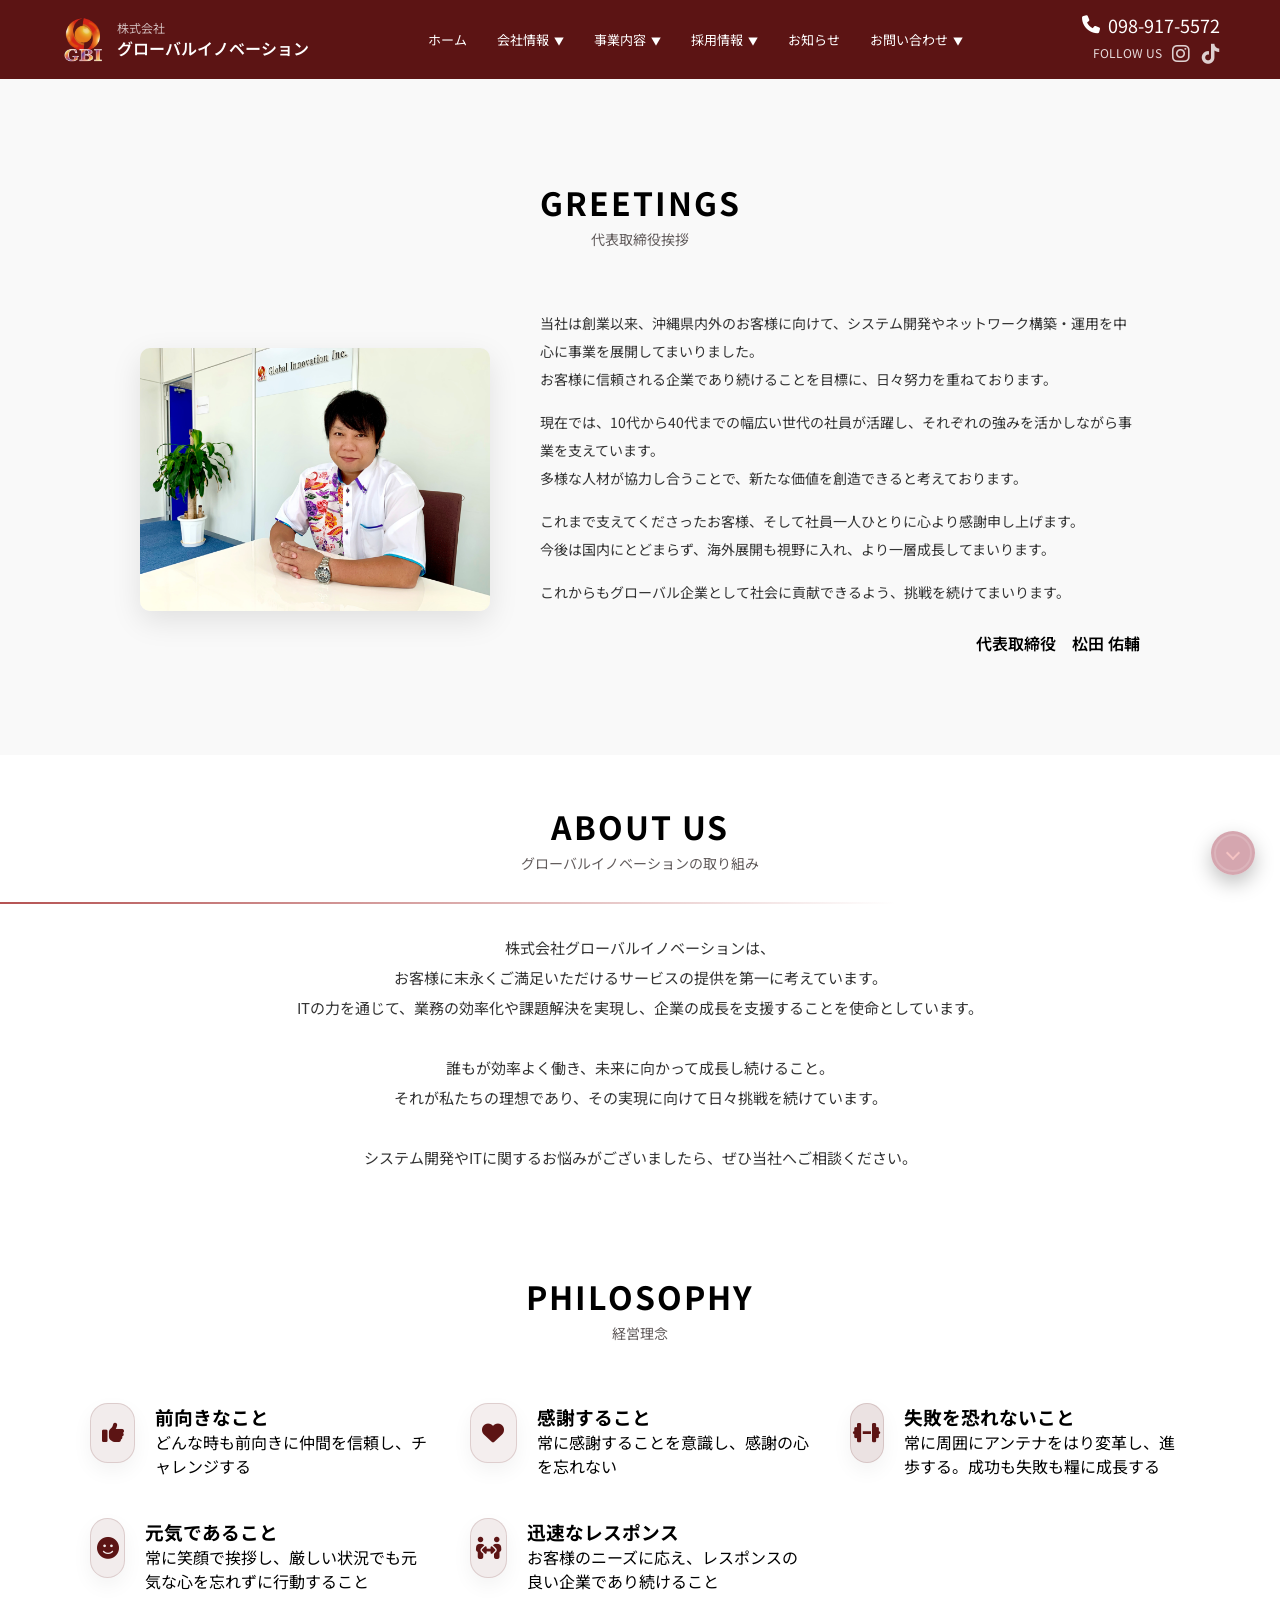
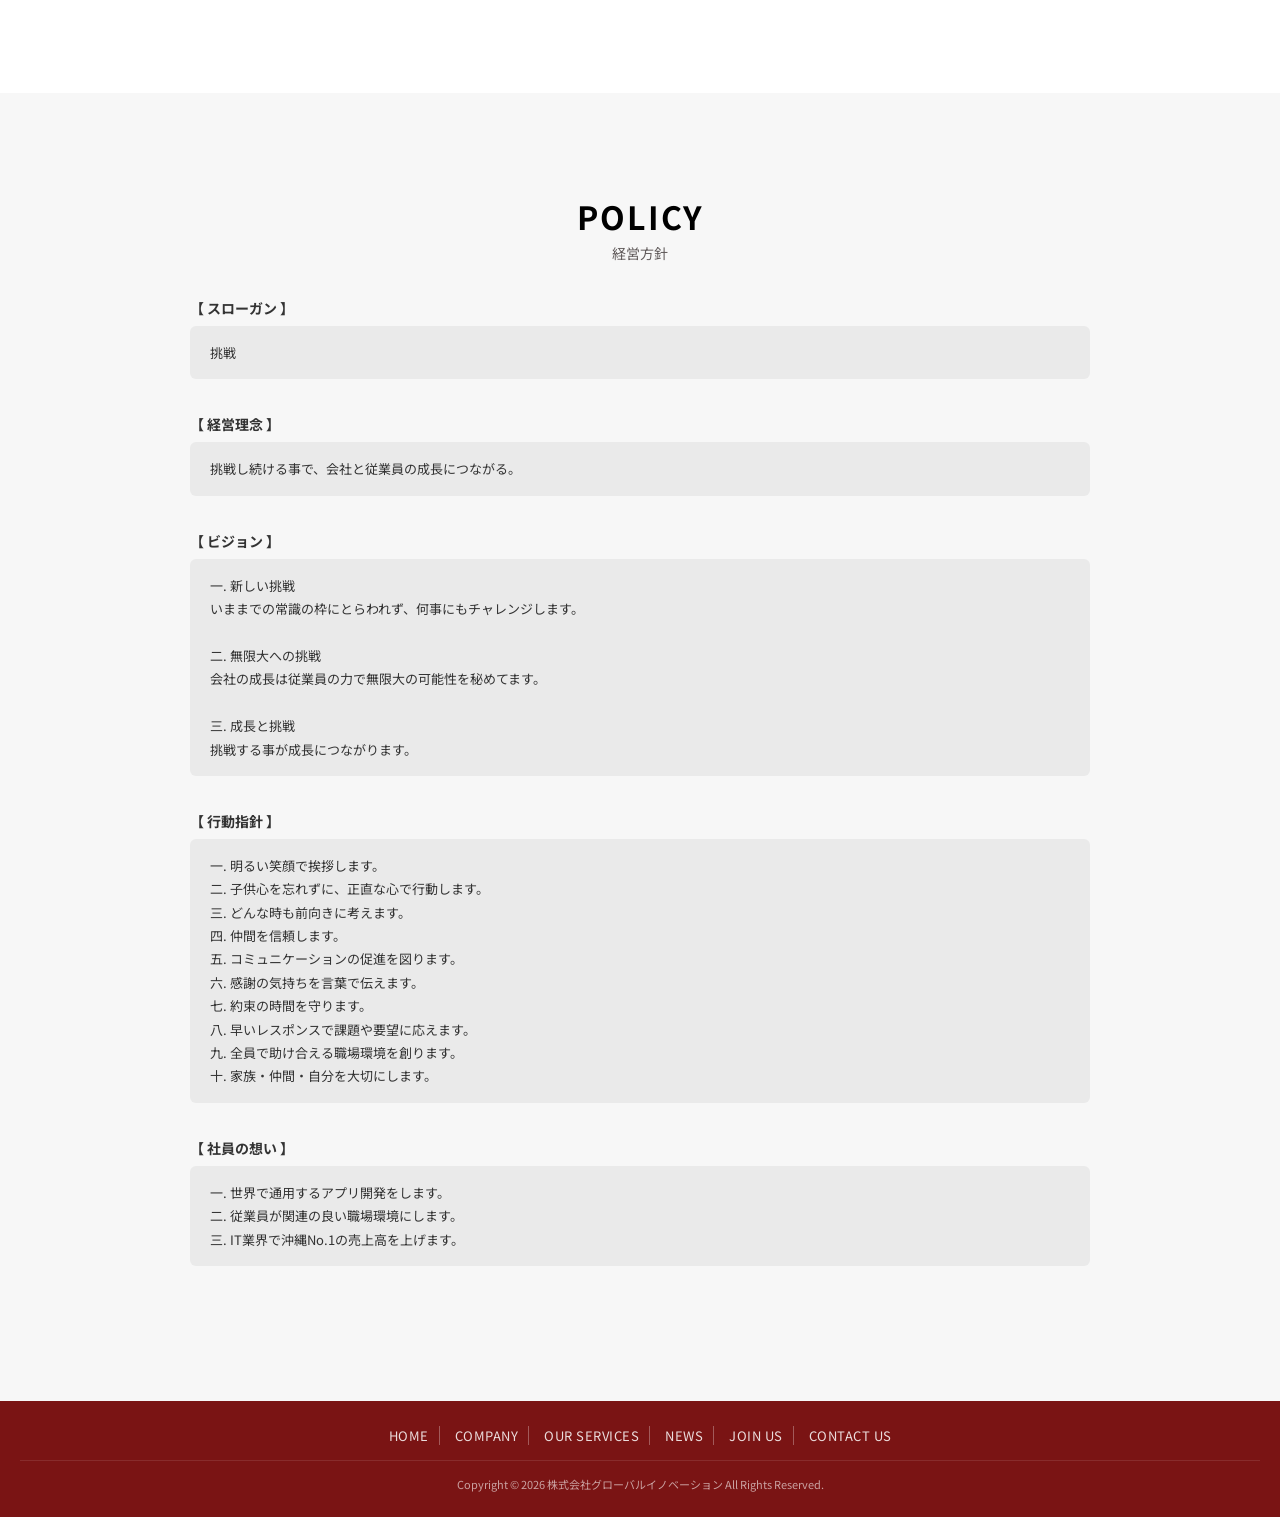
==== commit 3876ce1c: "Add files via upload" ====
--- a/about.html
+++ b/about.html
@@ -49,7 +49,7 @@
     <ul class="dropdown">
       <li><a href="#greeting">代表挨拶</a></li>
       <li><a href="#philosophy">経営理念</a></li>
-      <li><a href="#">経営方針</a></li>
+      <li><a href="#policy">経営方針</a></li>
     </ul>
   </li>
 
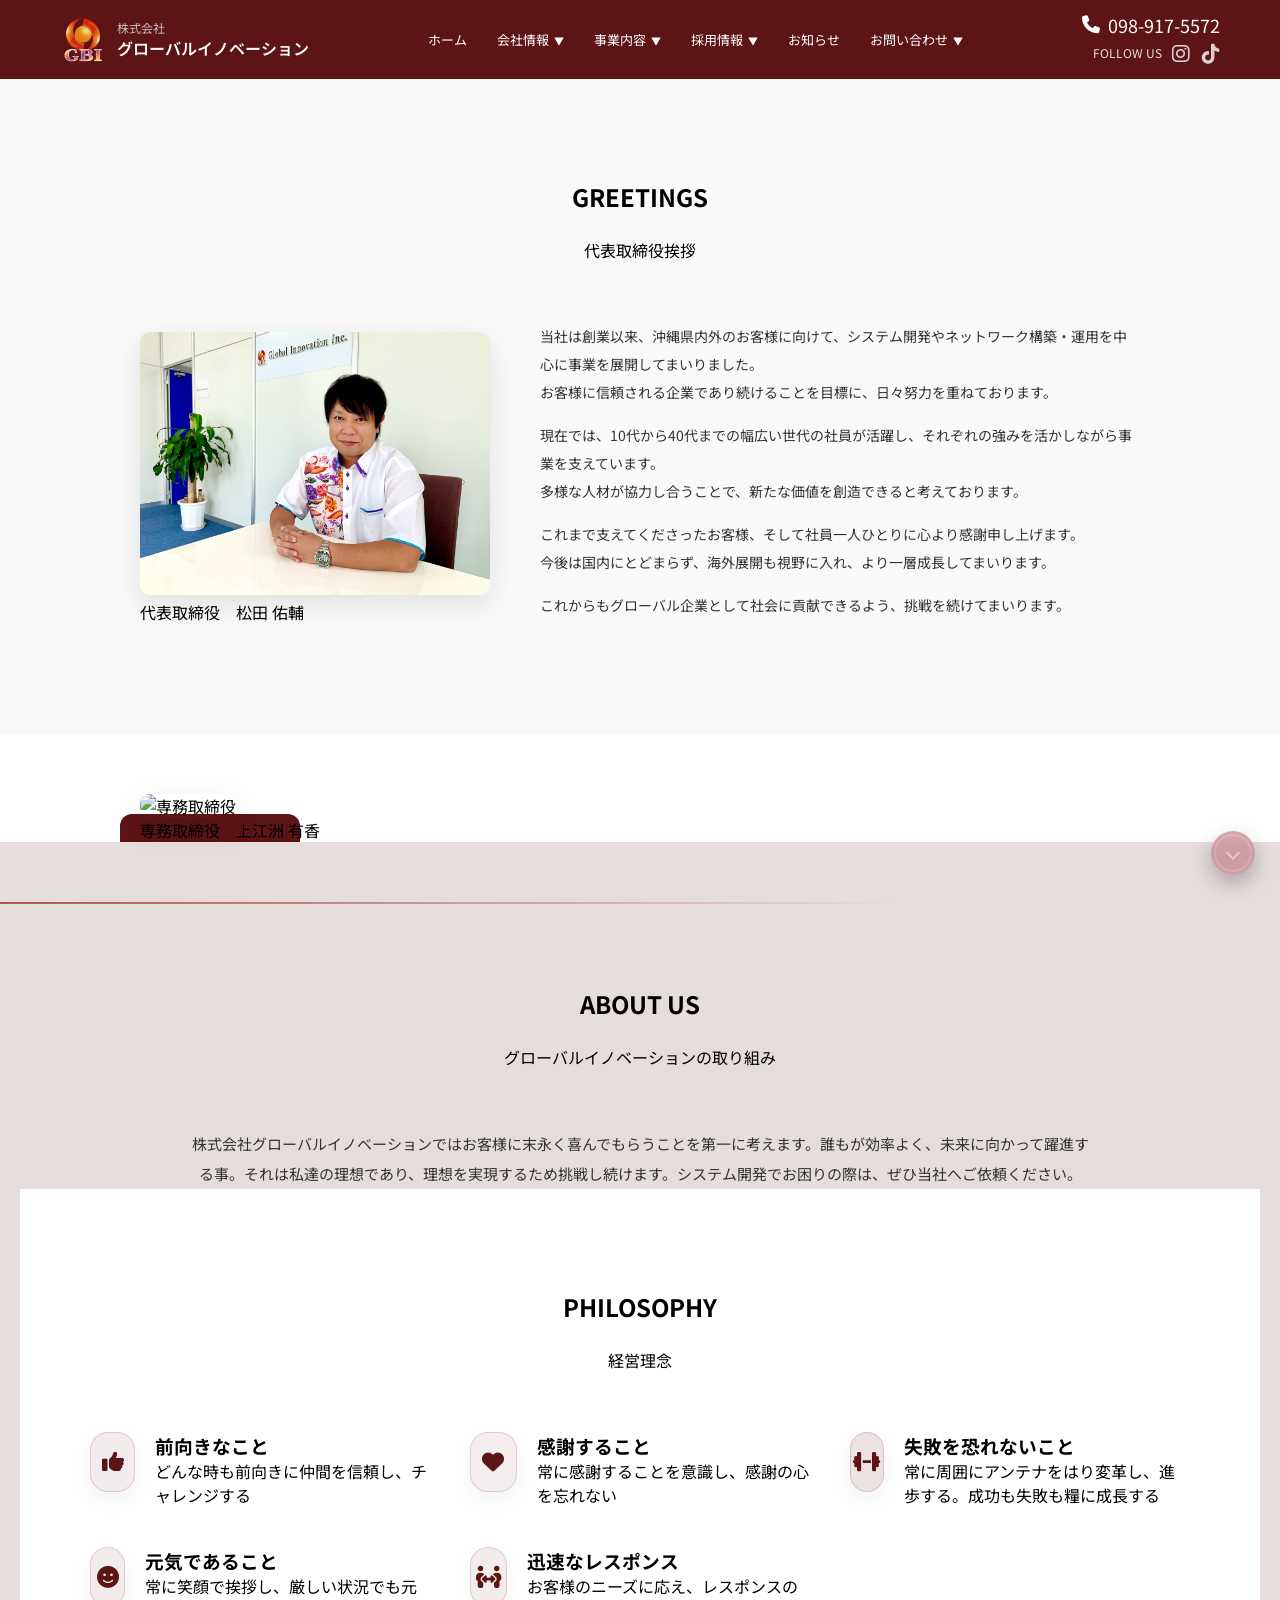
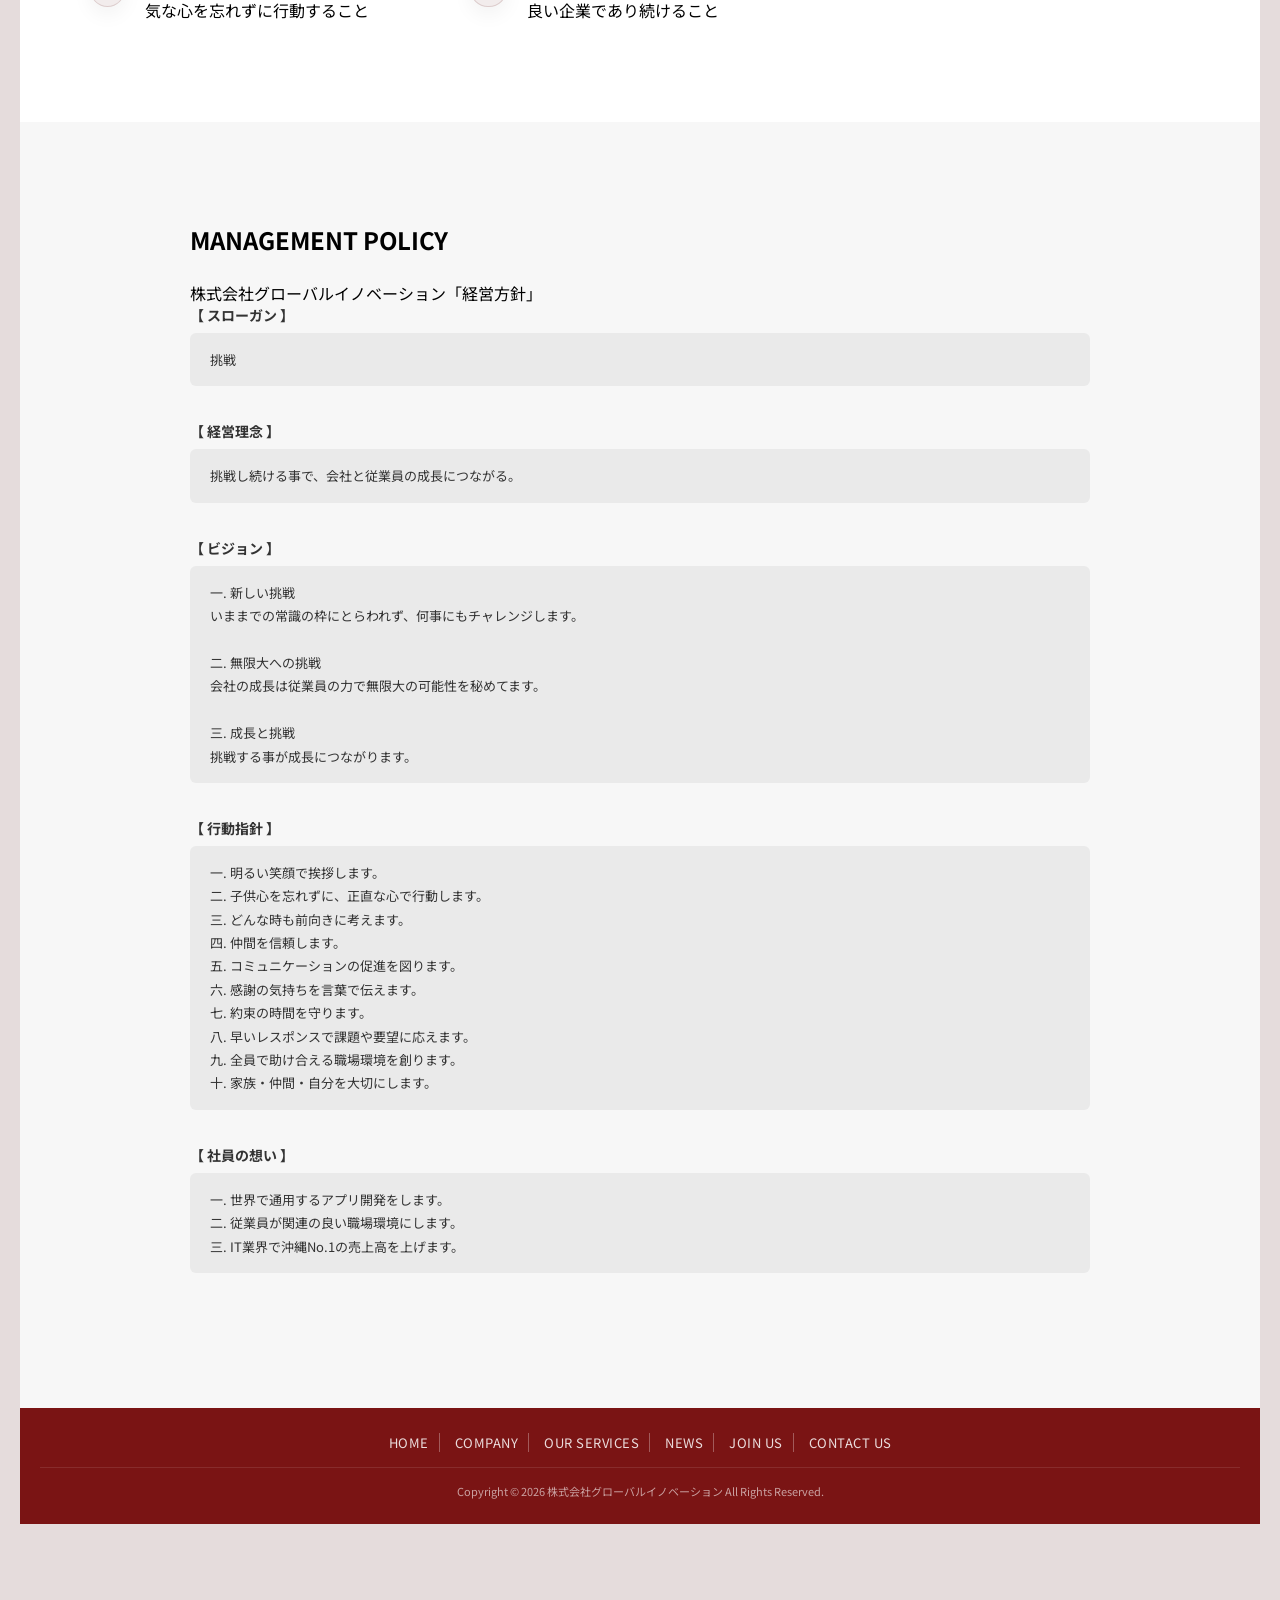
==== commit 86243791: "Add files via upload" ====
--- a/about.html
+++ b/about.html
@@ -113,81 +113,96 @@
 
 <section id="greeting" class="greeting">
 
-  <h2 class="section-title">GREETINGS</h2>
+  <h2 class="greeting-title">GREETINGS</h2>
   <br>
-  <p class="section-sub">代表取締役挨拶</p>
+  <p class="greeting-sub">代表取締役挨拶</p>
 
   <div class="greeting-inner">
 
-    <div class="greeting-img">
-      <img src="images/yuji_matsuda.jpg" alt="代表取締役">
-    </div>
-
-    <div class="greeting-text">
-
-      <p>
-        当社は創業以来、沖縄県内外のお客様に向けて、システム開発やネットワーク構築・運用を中心に事業を展開してまいりました。<br>
-        お客様に信頼される企業であり続けることを目標に、日々努力を重ねております。
-      </p>
-
-      <p>
-        現在では、10代から40代までの幅広い世代の社員が活躍し、それぞれの強みを活かしながら事業を支えています。<br>
-        多様な人材が協力し合うことで、新たな価値を創造できると考えております。
-      </p>
-
-      <p>
-        これまで支えてくださったお客様、そして社員一人ひとりに心より感謝申し上げます。<br>
-        今後は国内にとどまらず、海外展開も視野に入れ、より一層成長してまいります。
-      </p>
-
-      <p>
-        これからもグローバル企業として社会に貢献できるよう、挑戦を続けてまいります。
-      </p>
-
-      <div class="greeting-sign">
-        代表取締役　松田 佑輔
-      </div>
-
-    </div>
-
-  </div>
+  <!-- PHOTO + NAME -->
+  <div class="greeting-img">
+    <img src="images/yuji_matsuda.jpg" alt="代表取締役">
+
+    <div class="greeting-name">
+      代表取締役　松田 佑輔
+    </div>
+  </div>
+
+  <!-- MESSAGE -->
+  <div class="greeting-text">
+
+    <p>
+      当社は創業以来、沖縄県内外のお客様に向けて、システム開発やネットワーク構築・運用を中心に事業を展開してまいりました。<br>
+      お客様に信頼される企業であり続けることを目標に、日々努力を重ねております。
+    </p>
+
+    <p>
+      現在では、10代から40代までの幅広い世代の社員が活躍し、それぞれの強みを活かしながら事業を支えています。<br>
+      多様な人材が協力し合うことで、新たな価値を創造できると考えております。
+    </p>
+
+    <p>
+      これまで支えてくださったお客様、そして社員一人ひとりに心より感謝申し上げます。<br>
+      今後は国内にとどまらず、海外展開も視野に入れ、より一層成長してまいります。
+    </p>
+
+    <p>
+      これからもグローバル企業として社会に貢献できるよう、挑戦を続けてまいります。
+    </p>
+
+</div>
 
 </section>
-
-
-<br>
+<!-- SECOND PERSON (photo + name only) -->
+<div class="greeting-inner reverse">
+
+  <div class="greeting-img">
+    <img src="images/arika_uezu2.jpg" alt="専務取締役">
+
+    <div class="greeting-name">
+      専務取締役　上江洲 有香
+    </div>
+  </div>
+
+</div>
+
+  </div>
+
+</section>
+
 <!-- ================= ABOUT ================= -->
+<section>
+<div class="section-divider"></div>
+
+<section class="about">
 
 <section class="about-page">
 
   <div class="about-inner">
     <br>
-    <h2 class="section-title">ABOUT US</h2>
+    <h2 class="about-title">ABOUT US</h2>
     <br>
-    <p class="section-sub">グローバルイノベーションの取り組み</p>
+    <p class="about-sub">グローバルイノベーションの取り組み</p>
 
     <p class="about-text">
-      株式会社グローバルイノベーションは、<br>
-      お客様に末永くご満足いただけるサービスの提供を第一に考えています。<br>
-      ITの力を通じて、業務の効率化や課題解決を実現し、企業の成長を支援することを使命としています。<br><br>
-
-      誰もが効率よく働き、未来に向かって成長し続けること。<br>
-      それが私たちの理想であり、その実現に向けて日々挑戦を続けています。<br><br>
-
-      システム開発やITに関するお悩みがございましたら、ぜひ当社へご相談ください。
+      株式会社グローバルイノベーションではお客様に末永く喜んでもらうことを第一に考えます。誰もが効率よく、未来に向かって躍進する事。それは私達の理想であり、理想を実現するため挑戦し続けます。システム開発でお困りの際は、ぜひ当社へご依頼ください。
     </p>
 
   </div>
 
 </section>
 <!-- ================= PHILOSOPHY ================= -->
+<section>
+
+  <div class="section-divider"></div>
+
 <section id="philosophy" class="philosophy">
 
   <div class="philosophy-inner">
 
-    <h2 class="section-title">PHILOSOPHY</h2>
+    <h2 class="philosophy-title">PHILOSOPHY</h2>
     <br>
-    <p class="section-sub">経営理念</p>
+    <p class="philosophy-sub">経営理念</p>
 
     <div class="philosophy-grid">
 
@@ -248,14 +263,15 @@
 </section>
 
 <!-- ================= MANAGEMENT POLICY ================= -->
-
+<section>
+  <div class="section-divider"></div>
 <section id="policy" class="policy">
 
   <div class="policy-inner">
 
-    <h2 class="section-title">POLICY</h2>
+    <h2 class="policy-title">MANAGEMENT POLICY</h2>
     <br>
-    <p class="section-sub">経営方針</p>
+    <p class="policy-sub">株式会社グローバルイノベーション「経営方針」</p>
 
     <div class="policy-block">
       <h3>【 スローガン 】</h3>
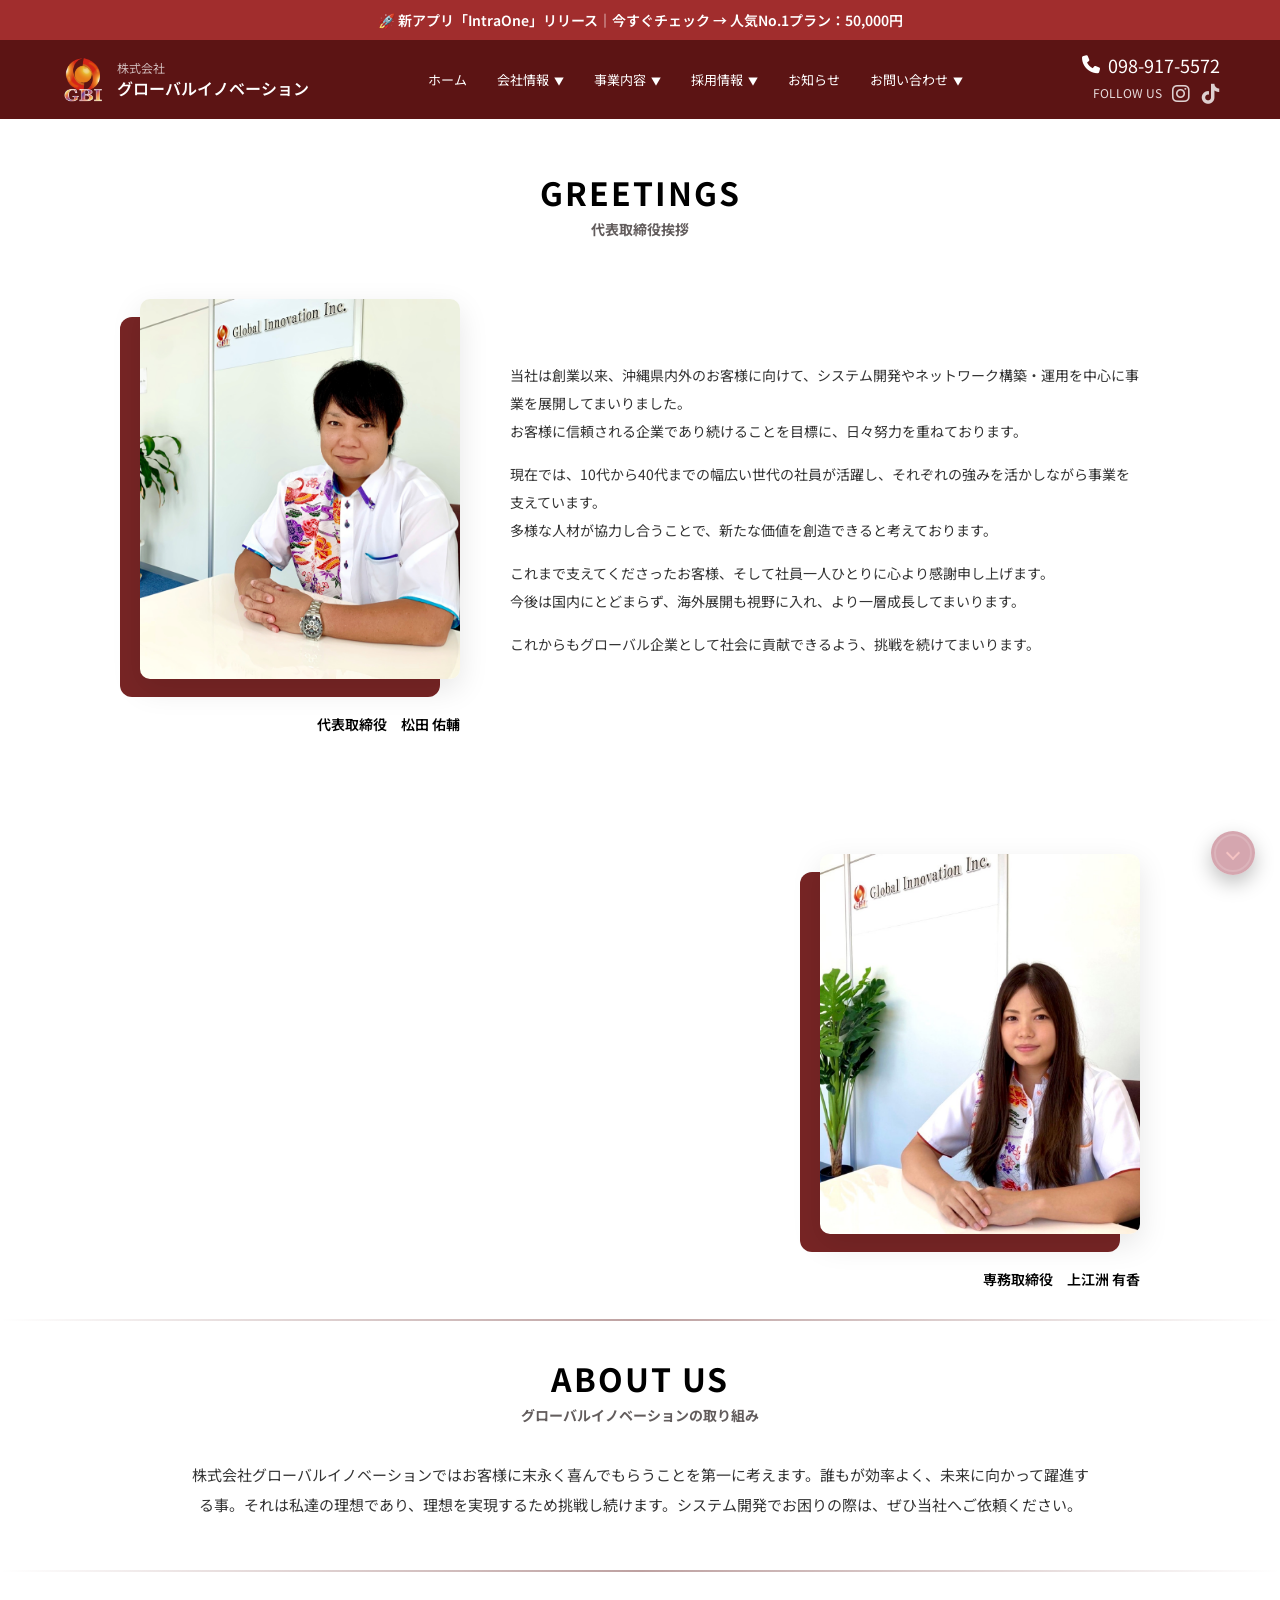
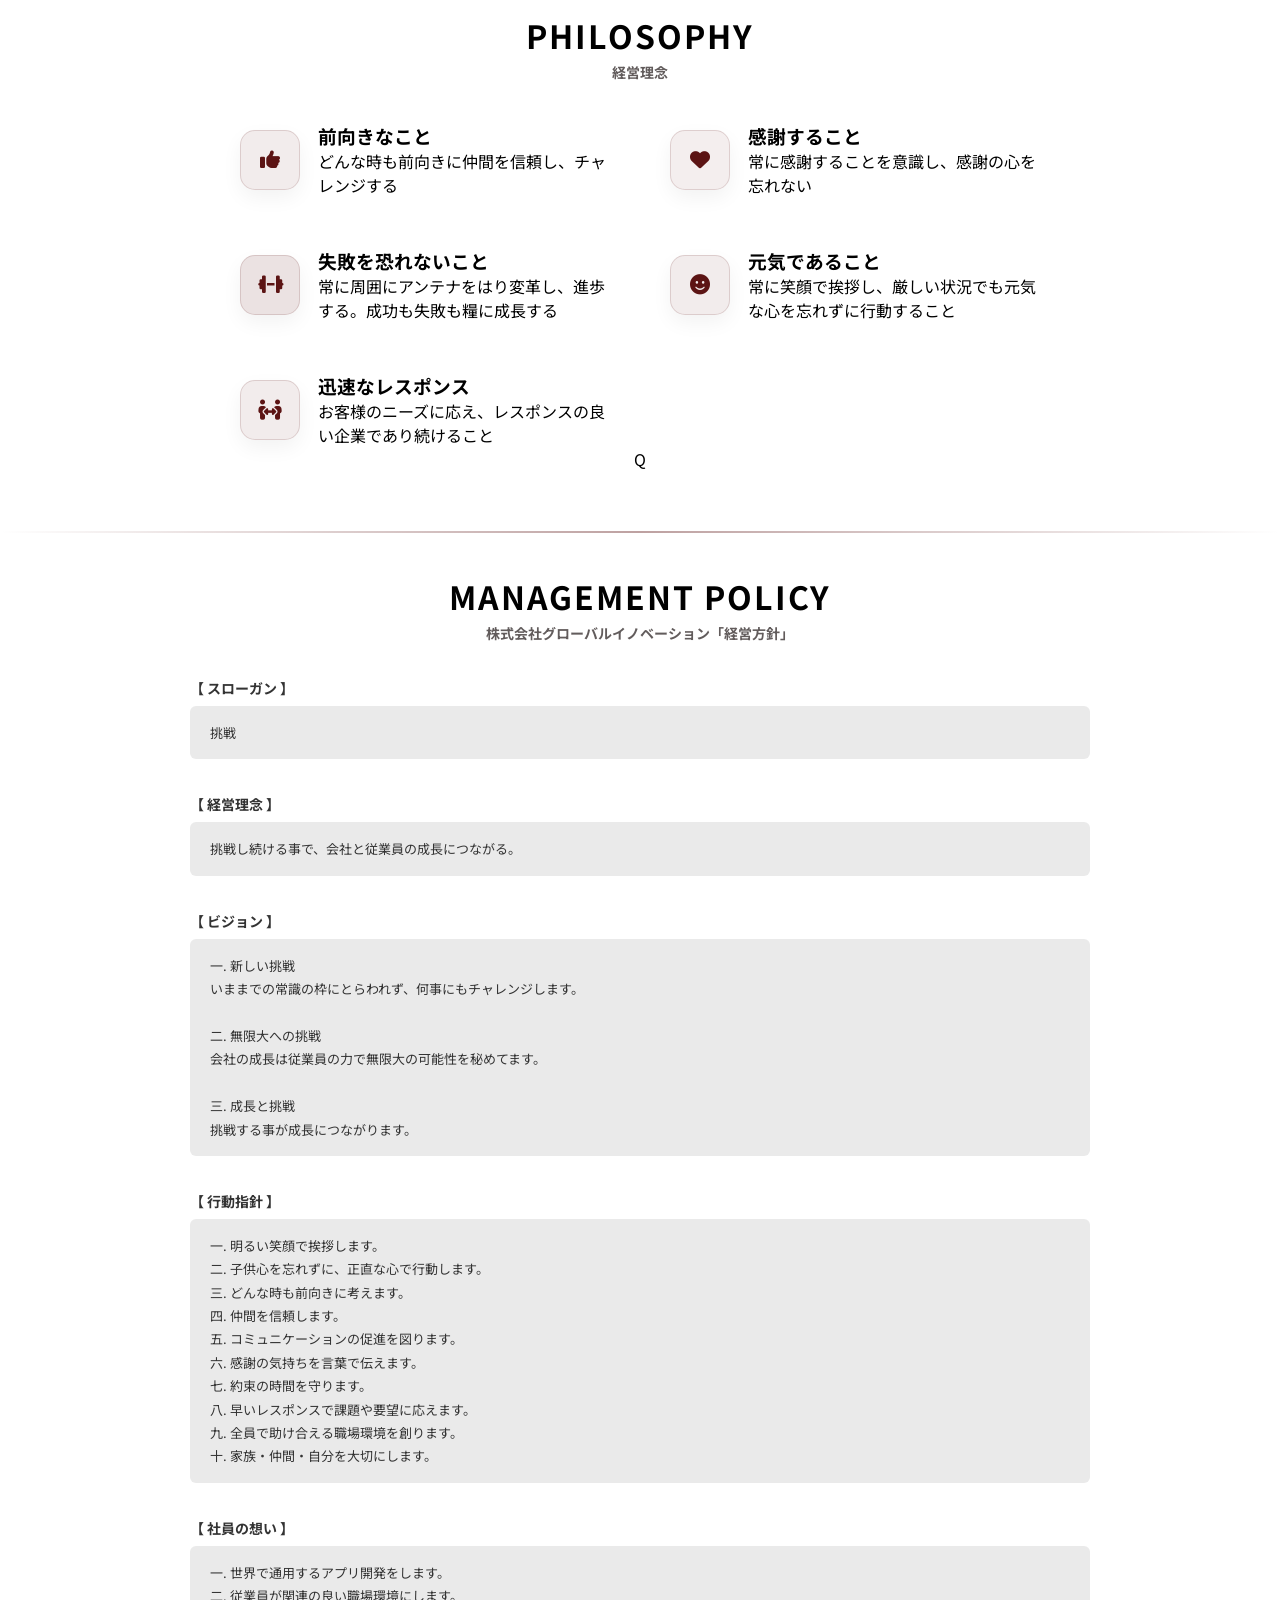
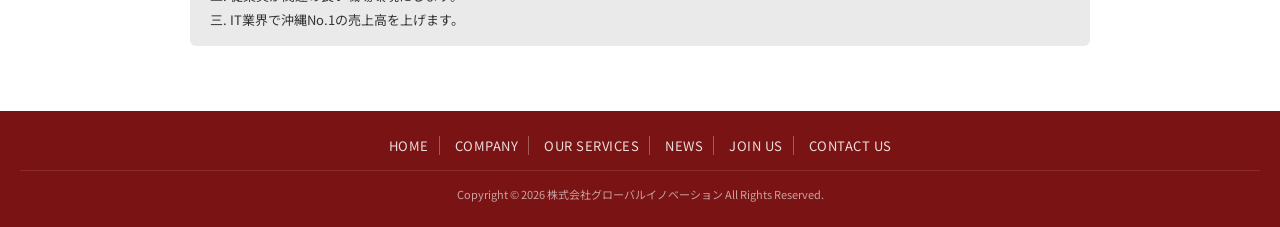
==== commit 7546b06c: "Add files via upload" ====
--- a/about.html
+++ b/about.html
@@ -16,6 +16,12 @@
 </head>
 
 <body>
+
+<!-- ================= BANNER ================= -->
+ <a href="https://scmconcepcion.github.io/v3test/" class="promo">
+      🚀 新アプリ「IntraOne」リリース｜今すぐチェック → 人気No.1プラン：50,000円
+  </a>
+
 
 <!-- ================= HEADER ================= -->
 
@@ -259,8 +265,9 @@
     </div>
 
   </div>
-
+Q
 </section>
+
 
 <!-- ================= MANAGEMENT POLICY ================= -->
 <section>
--- a/style.css
+++ b/style.css
@@ -9,6 +9,50 @@
 html, body {
   font-family: 'Noto Sans JP', sans-serif;
 }
+/* PROMO BAR */
+.promo{
+  width:100%;
+  background:#a12d2d;
+  color:white;
+  text-align:center;
+  padding:10px 0;
+  font-size:14px;
+  font-weight:600;
+  cursor: pointer;
+  transition: all 0.25s ease;
+  animation: fadeSlide 0.6s ease;
+}
+
+@keyframes fadeSlide {
+  from {
+    opacity: 0;
+    transform: translateY(-5px);
+  }
+  to {
+    opacity: 1;
+    transform: translateY(0);
+  }
+}
+
+.promo:hover {
+  background: #8f2424;
+  letter-spacing: 0.5px;
+}
+
+a.promo,
+a.promo:link,
+a.promo:visited {
+  color: #fff;
+  text-decoration: none;
+  display: block; 
+}
+
+a.promo:hover,
+a.promo:active {
+  color: #fff;
+  text-decoration: none;
+  opacity: 0.9;
+}
 
 /* ================= HEADER ================= */
 
@@ -19,74 +63,60 @@
 }
 
 .header-inner {
-
   max-width: 1200px;
   margin: auto;
-
   display: flex;
   align-items: center;
   justify-content: space-between;
-
   padding: 12px 20px;
 }
 
-/* LOGO */
+/* ================= LOGO ================= */
 
 .logo-wrap {
-
   display: flex;
   align-items: center;
   gap: 10px;
-
   text-decoration: none;
 }
 
 .logo-wrap img {
   height: 45px;
-
-}
-
-/* COMPANY TEXT */
+}
+
+/* ================= COMPANY TEXT ================= */
 
 .company-text {
-
   display: flex;
   flex-direction: column;
 }
 
 .company-small-header {
-
   font-size: 12px;
   color: rgba(255,255,255,0.7);
 }
 
 .company-name-header {
-
   font-size: 16px;
   font-weight: 600;
   color: #fff;
 }
 
-/* NAV */
+/* ================= NAVIGATION ================= */
 
 .nav a {
-
   color: #d9d0d0;
   text-decoration: none;
   font-size: 12px;
-
   display: inline-block;
   align-items: center;
   gap: 5px;
-
   transition: 0.3s;
 }
 
 .nav a:hover {
-
   color: #ffcccb;
 }
-
 
 .has-dropdown > a::after {
   content: "▼";
@@ -102,7 +132,6 @@
 }
 
 /* ================= NEW NAV MENU ================= */
-
 .nav-menu {
   list-style: none;
   display: flex;
@@ -126,7 +155,7 @@
   color: #ffcccb;
 }
 
-/* DROPDOWN */
+/* ================= DROPDOWN ================= */
 .dropdown {
   position: absolute;
   top: 100%;
@@ -138,26 +167,23 @@
   min-width: 200px;
   border-radius: 8px;
   padding: 10px 0;
-
   border: 1px solid rgba(255,255,255,0.15);
   box-shadow: 0 8px 25px rgba(0,0,0,0.15);
-
   opacity: 0;
   visibility: hidden;
   transform: translateY(15px);
-
   transition: 0.3s;
   z-index: 999;
 }
 
-/* show on hover */
+/* ================= SHOW ON HOVER ================= */
 .has-dropdown:hover .dropdown {
   opacity: 1;
   visibility: visible;
   transform: translateY(0);
 }
 
-/* dropdown items */
+/* ================= DROPDOWN ITEMS ================= */
 .dropdown li {
   padding: 8px 20px;
   list-style: none;
@@ -183,7 +209,7 @@
   text-decoration: none;
 }
 
-/* PHONE */
+/* ================= PHONE ================= */
 
 .phone {
   margin:0%;
@@ -194,7 +220,7 @@
   gap: 8px;
 }
 
-/* SNS */
+/* ================= SNS ================= */
 /* container */
 .sns-follow {
   display: flex;
@@ -207,16 +233,6 @@
 .sns-text {
   font-size: 12px;
   color: rgba(255,255,255,0.85);
-}
-
-.sns-text::after{
-  content:"";
-  position:absolute;
-  bottom:-4px;
-  left:0;
-  width:70%;
-  height:2px;
-  background:linear-gradient(90deg,#b55353,transparent);
 }
 
 /* icons */
@@ -251,7 +267,6 @@
 }
 
 /* ================= HERO ================= */
-
 .hero {
   margin: 0;
   position: relative;
@@ -271,50 +286,35 @@
 /* Dark Overlay */
 
 .hero-overlay {
-
   position: absolute;
-
   top: 50%;
   left: 50%;
   transform: translate(-50%, -50%);
-
   width: 100%;
   height: 100%;
-
-  display: flex;
-
+  display: flex;
   flex-direction: column;
-
   justify-content: flex-end;
-
-  align-items: center;
-
-  text-align: center;
-
+  align-items: center;
+  text-align: center;
   color: white;
-
   padding: 0 20px;
-
   background: linear-gradient(
     rgba(0,0,0,0.2),
     rgba(0,0,0,0.4)
   );
-
-}
-
-/* Title */
-
+}
+
+/* TITLE */
 .hero-title {
   font-size: 40px;
   font-weight: 700;
   margin: 0 auto 12px;
-
   letter-spacing: 2px;
   max-width: 600px;
 }
 
-/* Subtitle */
-
+/* SUBTITLE */
 .hero-sub {
   font-size: 20px;
   line-height: 1.8;
@@ -325,84 +325,68 @@
 
 .hero-title,
 .hero-sub {
-
   text-shadow:
     0 2px 8px rgba(0,0,0,0.6);
-
-}
-
-/* Scroll indicator */
-
+}
+
+/* SCROLL INDICATOR */
 .scroll-indicator {
   position: absolute;
   bottom: 40px;
-
-  font-size: 14px;
-
+  font-size: 14px;
   opacity: 0.8;
 }
 
 /* ================= SERVICES ================= */
-
 .services {
-  padding: 100px 20px;
+  padding: 50px 50px;
   background: #ffffff;
 }
 
-.section-title {
+.services-title {
   text-align: center;
   font-size: 32px;
+  margin-top: 30px;
   margin-bottom: -20px;
   letter-spacing: 2px;
 }
 
-.section-sub{
+.services-sub{
   text-align: center;
   font-size: 14px;
   letter-spacing: 0px;
-  margin-bottom: 35px;
+  margin-bottom: 40px;
   margin-top: 0px;
   color:#625c5c;
 }
 
-/* Grid */
-
+/* GRID */
 .services-grid {
   max-width: 1100px;
-
   margin: auto;
-
   display: grid;
-
- grid-template-columns: repeat(auto-fit, minmax(280px, 1fr));
-
+  grid-template-columns: repeat(auto-fit, minmax(280px, 1fr));
   gap: 40px;
 }
 
-/* Cards */
-
+/* CARDS */
 .service-card {
   background: #ffffff;
   text-align: center;
   padding: 40px 30px;
-
   border-radius: 16px;
-
   border: 2px solid rgba(92, 20, 20, 0.15);
-
   box-shadow:
     0 10px 30px rgba(0,0,0,0.05);
-
   transition: all 0.35s ease;
   position: relative;
   overflow: hidden;
+  margin-bottom: 0;
 }
 
 .service-card:hover {
   transform: translateY(-10px);
-
-  border: 1px solid #5c1414; /* 👈 strong wine red */
-
+  border: 1px solid #5c1414; 
   box-shadow: 0 20px 50px rgba(92,20,20,0.25);
 }
 
@@ -411,7 +395,6 @@
   content: "";
   position: absolute;
   inset: 0;
-
   background: linear-gradient(
     120deg,
     transparent,
@@ -432,18 +415,14 @@
   color: #5c1414;
   margin-bottom: 12px;
   transition: 0.3s;
-
   background: rgba(92,20,20,0.08);
   padding: 12px;
   border-radius: 50%;
-
   display: inline-flex;
   align-items: center;
   justify-content: center;
-
   width: 44px;
   height: 44px;
-
   margin-bottom: 15px;
 }
 
@@ -516,100 +495,66 @@
 */
 
 .hero {
-
   position: relative;
-
   width: 100%;
-
-  height: auto;     /* remove 100vh */
-
+  height: auto;    
 }
 
 .hero-image {
-
   width: 100%;
   height: auto;
-
   object-fit: cover;
-
   object-position: center 30%;
-
 }
 /* TAGLINE */
 
 .hero-bottom {
-
   max-width: 700px;
   margin: auto;
-
   padding: 0 20px;
   transform: translateY(-40px);
 }
 
 .tagline {
-
   font-size: 15px;
-
   line-height: 1.8;
-
   margin-bottom: 30px;
-
   color: rgba(255,255,255,0.9);
 }
 
-/* BUTTON */
-
+/* HERO BUTTON */
 .btn-primary {
-
   display: inline-block;
-
   background: #ffffff;
-
   color: #5c1414;
-
   padding: 12px 32px;
-
   border-radius: 30px;
-
-  text-decoration: none;
-
+  text-decoration: none;
   font-weight: 600;
-
   transition: 0.3s;
   margin-top: 10px;
-
 }
 
 .btn-primary:hover {
-
   transform: translateY(-2px);
-
   box-shadow: 0 8px 20px rgba(0,0,0,0.3);
 }
 
 /* ================= CONTACT ================= */
-
 .contact {
-
-  background: #f5f5f5;
   scroll-margin-top: 100px;
-  padding: 100px 20px;
+  padding: 50px 50px;
 }
 
 .contact-inner {
-
   max-width: 500px;
   margin: auto;
-
   text-align: center;
 }
 
 .contact h2 {
-
   font-size: 32px;
-
   margin-bottom: 30px;
-
   color: #000000;
 }
 
@@ -623,58 +568,40 @@
 }
 
 /* FORM */
-
 .contact input,
 .contact textarea {
-
   width: 100%;
-
   padding: 12px;
-
-  margin-bottom: 15px;
-
+  margin-bottom: 20px;
   border-radius: 8px;
-
   border: 1px solid #ccc;
-
   font-size: 14px;
 }
 
 .contact textarea {
-
   min-height: 120px;
-
   resize: vertical;
 }
 
 /* BUTTON */
-
 .contact button {
-
   background: #ad2222;
-
   color: #fff;
-
   padding: 12px 30px;
-
   border: none;
-
   border-radius: 20px;
-
   cursor: pointer;
-
   font-size:15px;
+  margin-bottom: 40px;
 }
 
 .contact button:hover {
-
   background: #3a0c0c;
 }
 
 /* ================= MOBILE ================= */
 
 @media (max-width: 768px) {
-
   .nav {
     display: none;
   }
@@ -691,38 +618,25 @@
 /* HERO BUTTON */
 
 .hero-btn {
-
   margin-top: 10px;
   margin-bottom: 30px;
   display: inline-block;
-
   padding: 8px 30px;
-
   border: 2px solid white;
-
   color: white;
-
-  text-decoration: none;
-
+  text-decoration: none;
   font-weight: 600;
-
   letter-spacing: 1px;
-
   border-radius: 30px;
-
   transition: all 0.3s ease;
 }
 
-/* Hover effect */
+/* HOVER EFFECT*/
 
 .hero-btn:hover {
-
   background: white;
-
   color: #5c1414;
-
   transform: translateY(-2px);
-
 }
 
 html
@@ -730,7 +644,7 @@
   scroll-behavior:smooth;
 }
 
-/* new top to bottom*/
+/* ================= TOP TO BOTTOM SCROLL ================= */
 .scroll-circle{
   position:fixed;
   bottom:25px;
@@ -739,21 +653,17 @@
   height:44px;
   border-radius:50%;  
   z-index:9999;
-
   display:flex;
   align-items:center;
   justify-content:center;
-
   cursor:pointer;
-
   background:rgba(195, 128, 141, 0.7); /* dark glass */
   backdrop-filter:blur(8px);
-
   box-shadow:0 8px 20px rgba(0,0,0,0.25);
   transition: all 0.25s ease;
 }
 
-/* SVG circles */
+/* SVG CIRCLES */
 .scroll-circle svg{
   position:absolute;
   transform:rotate(-90deg);
@@ -839,12 +749,9 @@
   position: absolute;
   left: 0;
   bottom: -4px;
-
   width: 100%;
   height: 2px;
-
   background: #fff;
-
   transform: scaleX(0);
   transform-origin: left;
   transition: transform 0.3s ease;
@@ -865,22 +772,20 @@
   transform: translateY(-2px);
 }
 
-/* Copyright text */
+/* ================= COPYRIGHT ================= */
 .copyright{
-font-size:11px;
-color:rgba(255,255,255,0.6);
-border-top:1px solid rgba(255,255,255,0.1);
-padding-top:15px;
-margin-top:15px;
+  font-size:11px;
+  color:rgba(255,255,255,0.6);
+  border-top:1px solid rgba(255,255,255,0.1);
+  padding-top:15px;
+  margin-top:15px;
 }
 
 
 /* ================= ABOUT PAGE ================= */
 
 .about {
-  background: #e5dcdc;
-  padding: 120px 20px;
-  scroll-margin-top: 100px; 
+  scroll-margin-top: 100px;
 }
 
 .about-inner {
@@ -889,16 +794,17 @@
   text-align: center;
 }
 
-.action-title {
+.about-title {
   text-align: center;
   font-size: 32px;
   margin-bottom: -20px;
   letter-spacing: 2px;
 }
 
-.action-sub{
-  text-align: center;
-  font-size: 10px;
+.about-sub{
+  text-align: center;
+  font-size: 14px;
+  font-weight: bold;
   letter-spacing: 0px;
   margin-bottom: 35px;
   margin-top: 0px;
@@ -910,56 +816,89 @@
   font-size: 15px;
   line-height: 2;
   color: #333;
-  margin-top: 60px;
-}
-
-
-/* ================= GREETING ================= */
+  margin-top: 30px;
+  margin-bottom: 50px;
+}
+
+/* ================= GREETINGS ================= */
 
 .greeting {
-  padding: 100px 20px;
-  background: #f9f9f9;
-  text-align: center;
+  padding: 50px 20px 60px;
+  text-align: center;
+}
+
+.greeting-title {
+  text-align: center;
+  font-size: 32px;
+  margin-bottom: -20px;
+  letter-spacing: 2px;
+}
+
+.greeting-sub{
+  text-align: center;
+  font-size: 14px;
+  font-weight: bold;
+  letter-spacing: 0px;
+  margin-bottom: 35px;
+  margin-top: 0px;
+  color:#625c5c;
 }
 
 .greeting-inner {
   max-width: 1000px;
   margin: 60px auto 0;
-
+  margin: bottom;
   display: flex;
   align-items: center;
   gap: 50px;
-
   text-align: left;
 }
 
+.greeting-inner.reverse {
+  flex-direction: row-reverse;
+}
+
+/* name under photo */
+.greeting-name {
+  text-align: right;
+  margin-top: 30px;
+  font-weight: 600;
+  font-size: 14px;
+}
+
 /* IMAGE */
+.greeting-img {
+  position: relative;
+  width: 320px;
+}
+
 .greeting-img img {
-  width: 350px;
+  width: 320px;
+  height: 380px;
+  object-fit: cover;
+  object-position: center top;
   border-radius: 10px;
   box-shadow: 0 10px 30px rgba(0,0,0,0.1);
-}
-
-/* optional depth effect */
-.greeting-img {
-  position: relative;
+  position:relative;
+  z-index: 1;
 }
 
 .greeting-img::before {
   content: "";
   position: absolute;
-  top: 20px;
+  top: 18px;
   left: -20px;
-  width: 100%;
-  height: 100%;
-  background: #5c1414;
+  width: 320px;
+  height: 380px;
+  background: #772525;
   border-radius: 12px;
-  z-index: -1;
+  z-index: 0;
 }
 
 /* TEXT */
 .greeting-text {
   flex: 1;
+  align-items: center;
 }
 
 .greeting-text p {
@@ -971,71 +910,96 @@
 
 /* SIGNATURE */
 .greeting-sign {
-  margin-top: 25px;
+  margin-top: 50px;
   font-weight: 600;
   text-align: right;
 }
 
 /* ================= PHILOSOPHY ================= */
-/* ================= PHILOSOPHY ================= */
 
 .philosophy {
-  padding: 100px 20px;
+  padding: 30px 20px;
   background: #ffffff;
   text-align: center;
+}
+
+.philosophy-title {
+  text-align: center;
+  font-size: 32px;
+  margin-bottom: -20px;
+  letter-spacing: 2px;
+}
+
+.philosophy-sub{
+  text-align: center;
+  font-size: 14px;
+  font-weight: bold;
+  letter-spacing: 0px;
+  margin-bottom: -10px;
+  margin-top: 0px;
+  color:#625c5c;
 }
 
 .philosophy-inner {
   max-width: 1100px;
   margin: auto;
+  display: flex;
+  flex-direction: column;
+  justify-content: center;
 }
 
 .philosophy-grid {
   display: grid;
-  grid-template-columns: repeat(auto-fit, minmax(300px, 1fr));
-  gap: 40px;
-  margin-top: 60px;
+  grid-template-columns: repeat(2, 1fr);
+  gap: 35px 60px;
+  margin-top: 50px;
+  max-width: 800px;
+  margin-left: auto;
+  margin-right: auto;
+  row-gap: 50px;    
+  column-gap: 60px; 
 }
 
 .philosophy-item {
   display: flex;
-  align-items: flex-start;
-  gap: 20px;
+  align-items: center;
+  gap: 18px;
   text-align: left;
+  min-height: 70px;
 }
 
 /* ICON */
 .philosophy-icon {
   width: 60px;
   height: 60px;
-
   display: flex;
   align-items: center;
   justify-content: center;
-
-  border-radius: 18px; /* 👈 modern (not circle) */
-
-  font-size: 22px;
+  border-radius: 15px; 
+  flex-shrink: 0;
+  font-size: 20px;
 
   /* GLASS STYLE */
   background: rgba(92, 20, 20, 0.08);
   backdrop-filter: blur(10px);
-
   border: 1px solid rgba(92, 20, 20, 0.15);
-
   color: #5c1414;
-
   box-shadow:
     0 8px 20px rgba(0,0,0,0.05);
-
   transition: all 0.3s ease;
+}
+
+.philosophy-icon img {
+  max-width: 100%;
+  max-height: 100%;
+  width: 100%;
+  height: 100%;
+  object-fit: contain; 
 }
 
 .philosophy-item:hover .philosophy-icon {
   transform: translateY(-6px) scale(1.05);
-
   background: rgba(92, 20, 20, 0.15);
-
   box-shadow:
     0 15px 35px rgba(92,20,20,0.25);
 }
@@ -1051,8 +1015,24 @@
 /* ================= POLICY ================= */
 
 .policy {
-  padding: 100px 20px;
-  background: #f7f7f7;
+  padding: 30px 20px;
+}
+
+.policy-title {
+  text-align: center;
+  font-size: 32px;
+  margin-bottom: -20px;
+  letter-spacing: 2px;
+}
+
+.policy-sub{
+  text-align: center;
+  font-size: 14px;
+  font-weight: bold;
+  letter-spacing: 0px;
+  margin-bottom: 35px;
+  margin-top: 0px;
+  color:#625c5c;
 }
 
 .policy-inner {
@@ -1075,11 +1055,9 @@
   background: #eaeaea;
   padding: 15px 20px;
   border-radius: 6px;
-
   font-size: 13px;
   line-height: 1.8;
   color: #333;
-
   transition: 0.2s;
 }
 
@@ -1087,3 +1065,17 @@
   background: #e0e0e0;
 }
 
+/* ================= SECTION DIVIDER LINE ================= */
+
+.section-divider {
+  max-width: 1500px;
+  margin-top: 30px;
+  margin-bottom: 10px;
+  height: 2px;
+  background: linear-gradient(
+    to right,
+    transparent,
+    rgba(92,20,20,0.4),
+    transparent
+  );
+}
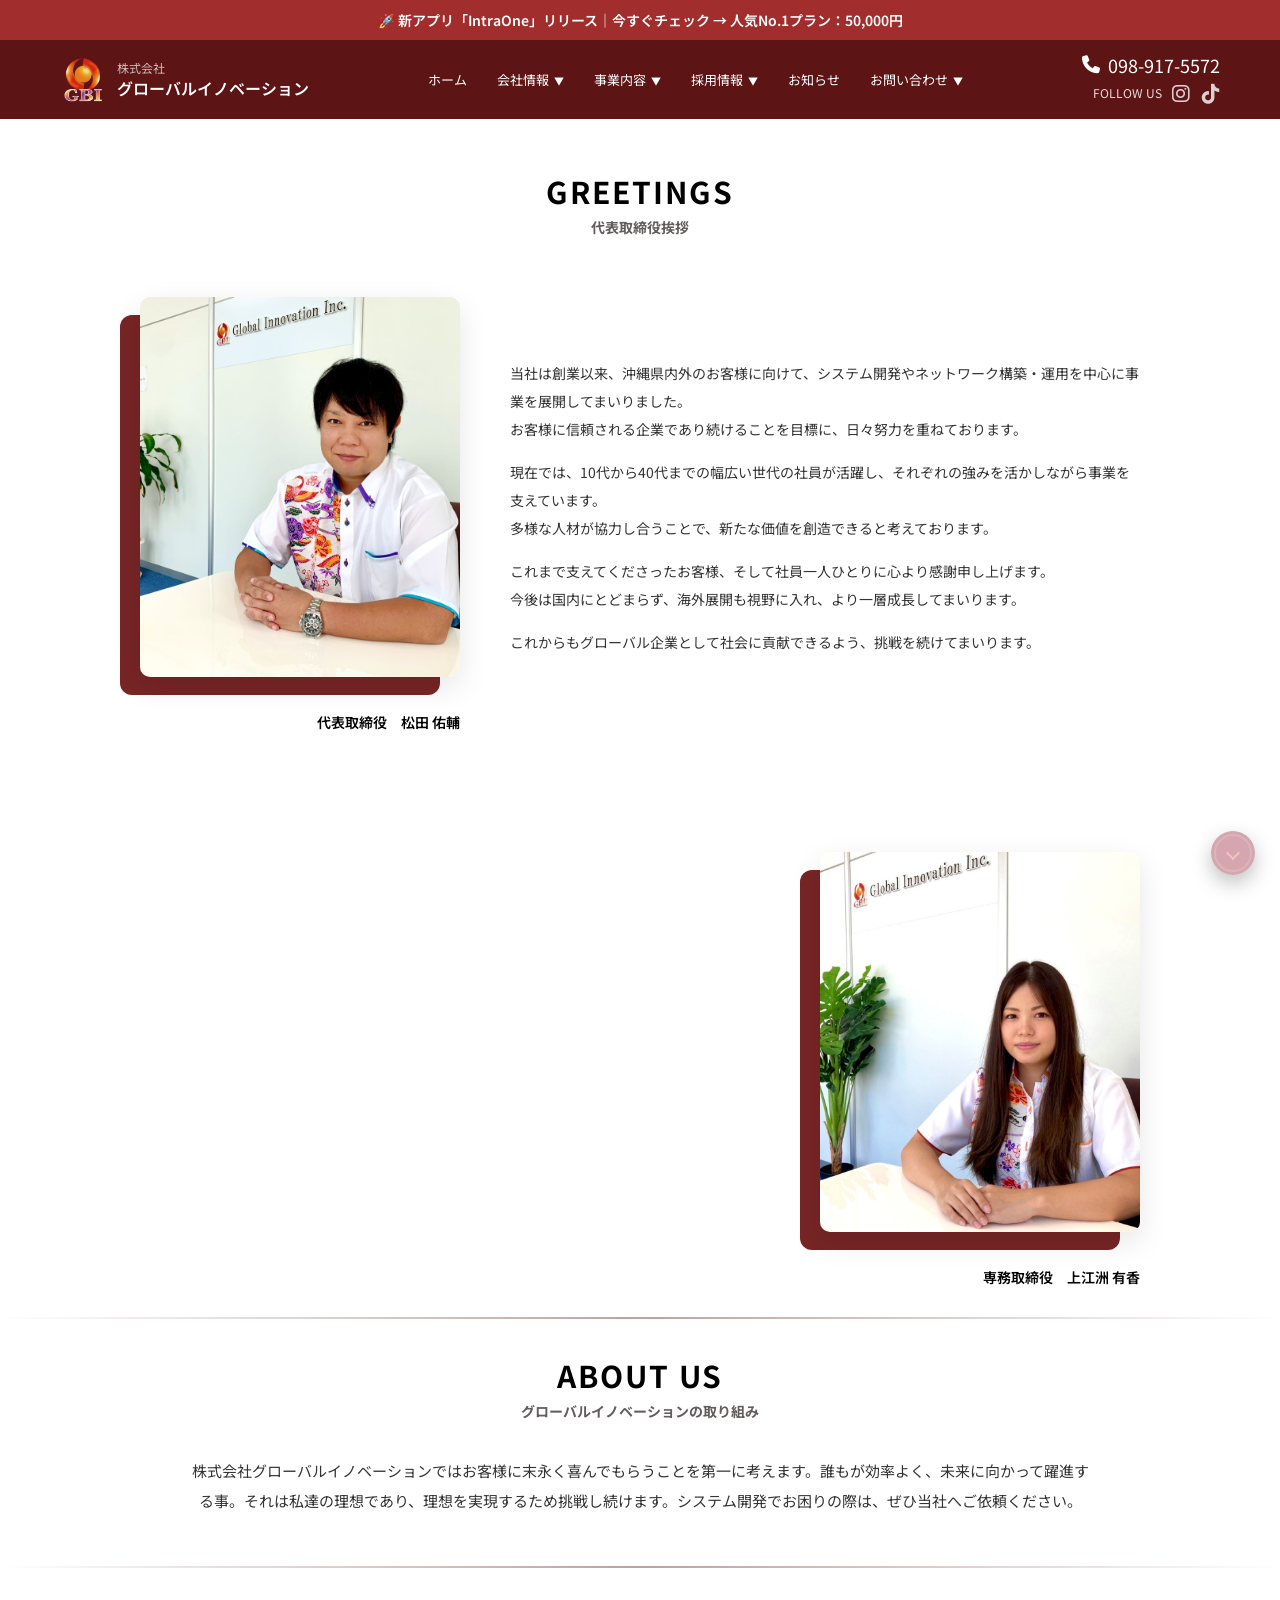
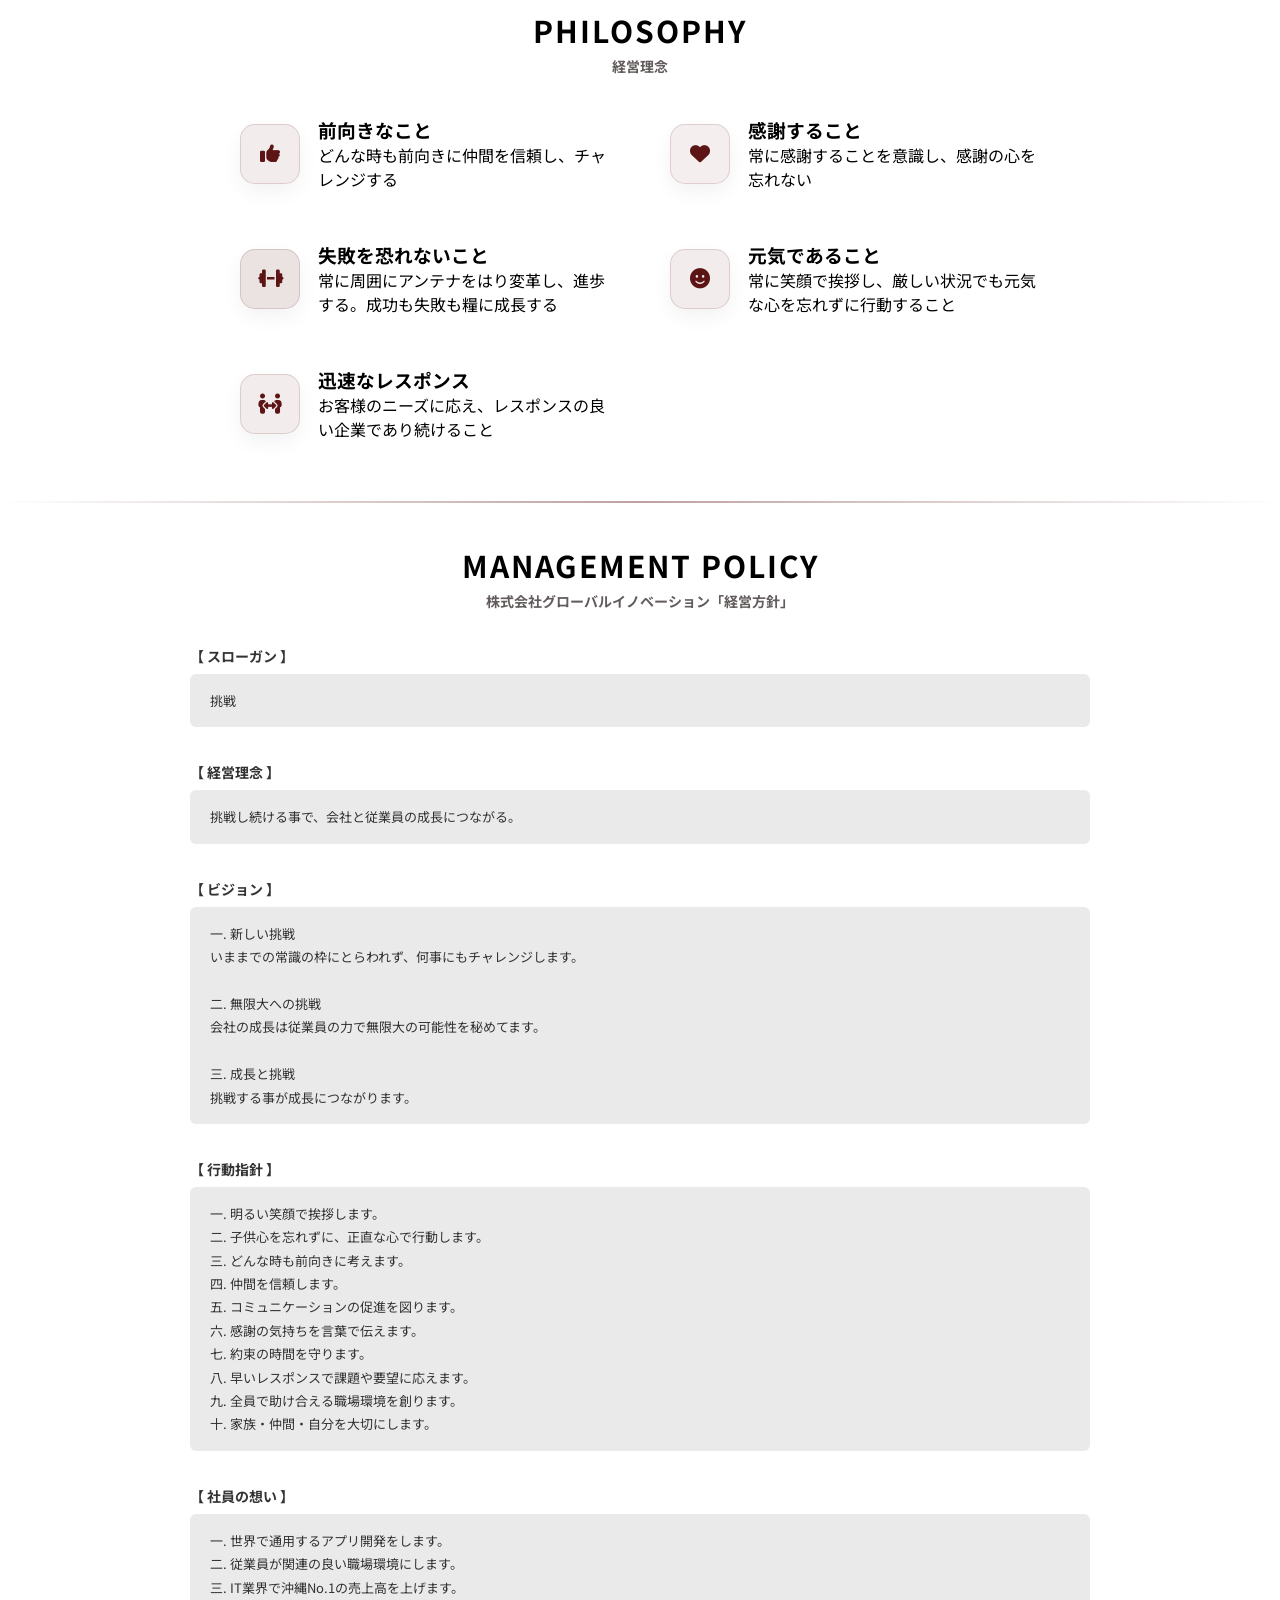
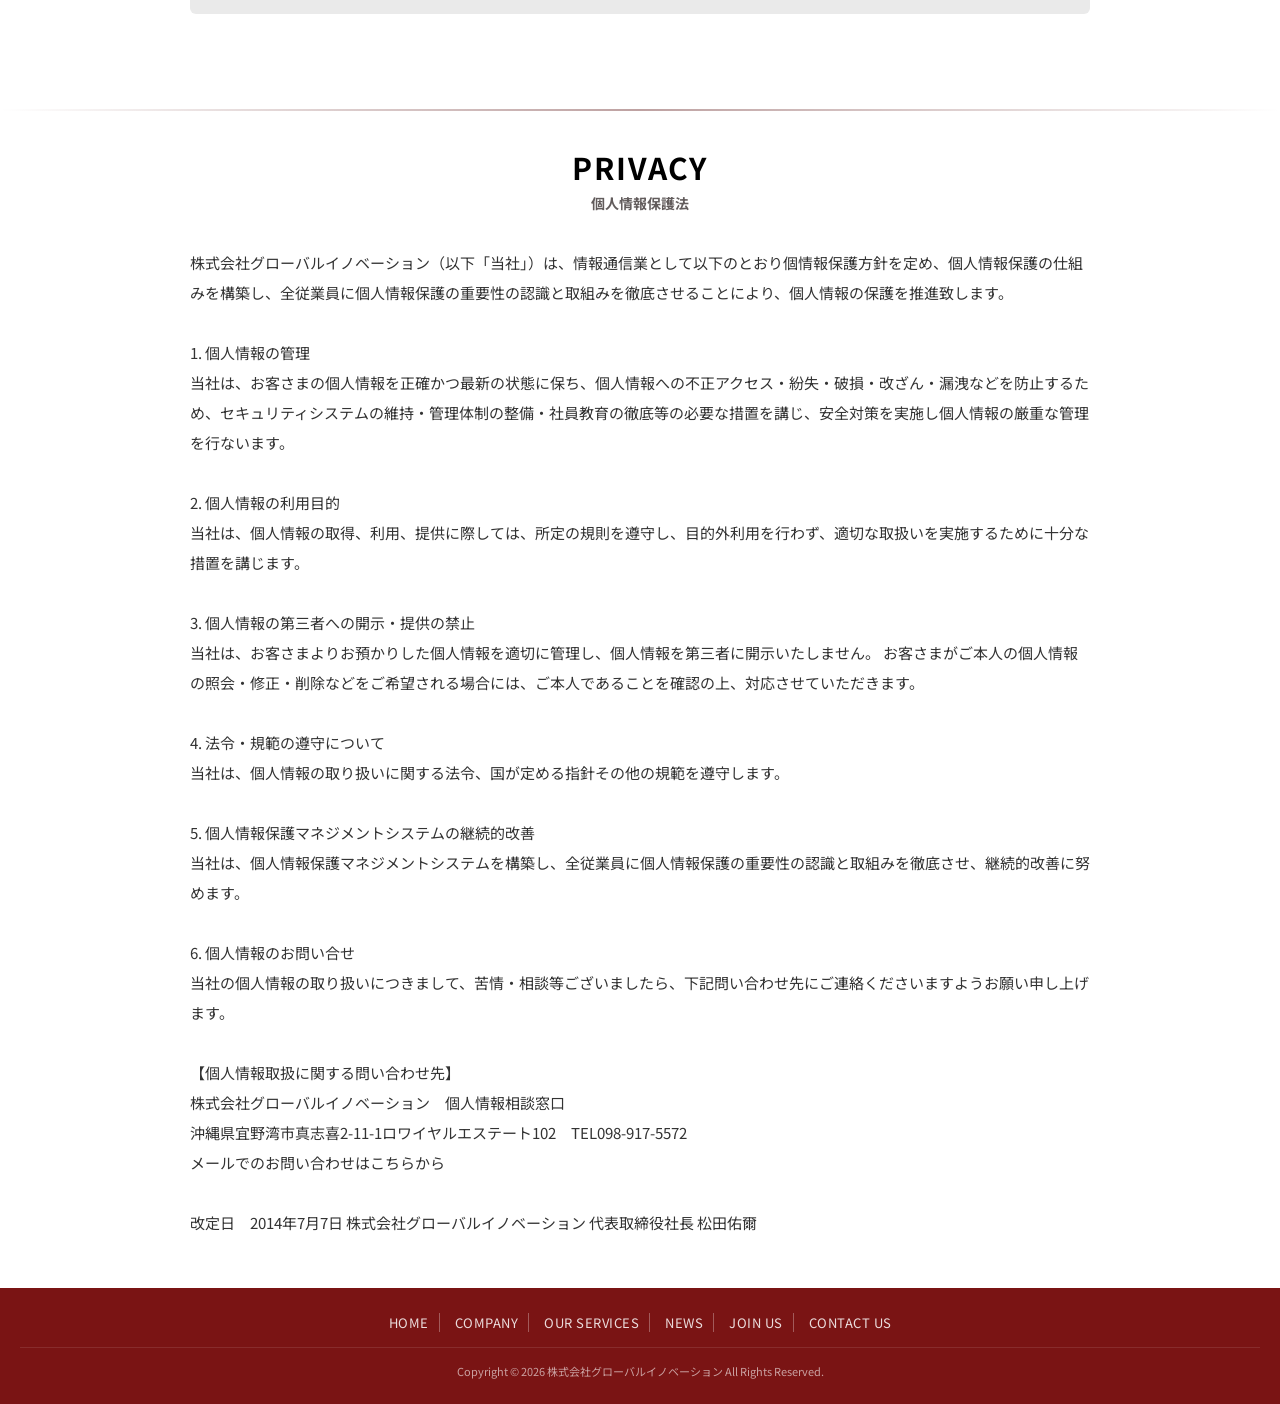
==== commit 36ec1e76: "Add files via upload" ====
--- a/about.html
+++ b/about.html
@@ -56,16 +56,17 @@
       <li><a href="#greeting">代表挨拶</a></li>
       <li><a href="#philosophy">経営理念</a></li>
       <li><a href="#policy">経営方針</a></li>
+      <li><a href="#privacy">個人情報保護法</a></li>
     </ul>
   </li>
 
   <!-- 3 -->
   <li class="has-dropdown">
-    <a href="#">事業内容</a>
+    <a href="services.html#services">事業内容</a>
     <ul class="dropdown">
-      <li><a href="#">サービス一覧</a></li>
-      <li><a href="#">製品情報</a></li>
-      <li><a href="#">導入事例</a></li>
+      <li><a href="services.html#services">サービス一覧</a></li>
+      <li><a href="services.html">製品情報</a></li>
+      <li><a href="services.html#language">主な開発言語</a></li>
     </ul>
   </li>
 
@@ -176,10 +177,10 @@
 
 </section>
 
-<!-- ================= ABOUT ================= -->
+
 <section>
 <div class="section-divider"></div>
-
+<!-- ================= ABOUT ================= -->
 <section class="about">
 
 <section class="about-page">
@@ -265,7 +266,7 @@
     </div>
 
   </div>
-Q
+
 </section>
 
 
@@ -335,6 +336,50 @@
 
 </section>
 
+<!-- ================= PRIVACY ================= -->
+
+<section>
+<div class="section-divider"></div>
+
+<section class="privacy">
+
+<section class="privacy-page">
+
+  <div class="privacy-inner">
+    <br>
+    <h2 class="privacy-title">PRIVACY</h2>
+    <br>
+    <p class="privacy-sub">個人情報保護法</p>
+
+    <p class="privacy-text">
+      株式会社グローバルイノベーション（以下「当社」）は、情報通信業として以下のとおり個情報保護方針を定め、個人情報保護の仕組みを構築し、全従業員に個人情報保護の重要性の認識と取組みを徹底させることにより、個人情報の保護を推進致します。
+<br>
+<br>
+1. 個人情報の管理<br>
+当社は、お客さまの個人情報を正確かつ最新の状態に保ち、個人情報への不正アクセス・紛失・破損・改ざん・漏洩などを防止するため、セキュリティシステムの維持・管理体制の整備・社員教育の徹底等の必要な措置を講じ、安全対策を実施し個人情報の厳重な管理を行ないます。<br>
+<br>2. 個人情報の利用目的<br>
+当社は、個人情報の取得、利用、提供に際しては、所定の規則を遵守し、目的外利用を行わず、適切な取扱いを実施するために十分な措置を講じます。
+<br>
+<br>
+3. 個人情報の第三者への開示・提供の禁止<br>
+当社は、お客さまよりお預かりした個人情報を適切に管理し、個人情報を第三者に開示いたしません。 お客さまがご本人の個人情報の照会・修正・削除などをご希望される場合には、ご本人であることを確認の上、対応させていただきます。<br><br>
+4. 法令・規範の遵守について<br>
+当社は、個人情報の取り扱いに関する法令、国が定める指針その他の規範を遵守します。<br><br>
+5. 個人情報保護マネジメントシステムの継続的改善<br>
+当社は、個人情報保護マネジメントシステムを構築し、全従業員に個人情報保護の重要性の認識と取組みを徹底させ、継続的改善に努めます。<br><br>
+6. 個人情報のお問い合せ<br>
+当社の個人情報の取り扱いにつきまして、苦情・相談等ございましたら、下記問い合わせ先にご連絡くださいますようお願い申し上げます。<br><br>
+【個人情報取扱に関する問い合わせ先】<br>
+株式会社グローバルイノベーション　個人情報相談窓口<br>
+沖縄県宜野湾市真志喜2-11-1ロワイヤルエステート102　TEL098-917-5572<br>
+メールでのお問い合わせはこちらから<br><br>
+改定日　2014年7月7日 株式会社グローバルイノベーション 代表取締役社長 松田佑爾<br>
+    </p>
+
+  </div>
+
+</section>
+
 <!-- ================= top to bottom scroll ================= -->
 <a href="#home" class="scroll-circle" id="scrollBtn">
   <svg width="44" height="44">
@@ -401,7 +446,7 @@
   <div class="footerMenu">
     <a href="index.html">HOME</a>
     <a href="about.html">COMPANY</a>
-    <a href="#services">OUR SERVICES</a>
+    <a href="services.html">OUR SERVICES</a>
     <a href="#">NEWS</a>
     <a href="#">JOIN US</a>
     <a href="#contact">CONTACT US</a>
--- a/style.css
+++ b/style.css
@@ -1,5 +1,3 @@
-/* ================= RESET ================= */
-
 * {
   margin: 0;
   padding: 0;
@@ -345,7 +343,7 @@
 
 .services-title {
   text-align: center;
-  font-size: 32px;
+  font-size: 30px;
   margin-top: 30px;
   margin-bottom: -20px;
   letter-spacing: 2px;
@@ -781,7 +779,6 @@
   margin-top:15px;
 }
 
-
 /* ================= ABOUT PAGE ================= */
 
 .about {
@@ -796,7 +793,7 @@
 
 .about-title {
   text-align: center;
-  font-size: 32px;
+  font-size: 30px;
   margin-bottom: -20px;
   letter-spacing: 2px;
 }
@@ -829,7 +826,7 @@
 
 .greeting-title {
   text-align: center;
-  font-size: 32px;
+  font-size: 30px;
   margin-bottom: -20px;
   letter-spacing: 2px;
 }
@@ -925,7 +922,7 @@
 
 .philosophy-title {
   text-align: center;
-  font-size: 32px;
+  font-size: 30px;
   margin-bottom: -20px;
   letter-spacing: 2px;
 }
@@ -1020,7 +1017,7 @@
 
 .policy-title {
   text-align: center;
-  font-size: 32px;
+  font-size: 30px;
   margin-bottom: -20px;
   letter-spacing: 2px;
 }
@@ -1078,4 +1075,118 @@
     rgba(92,20,20,0.4),
     transparent
   );
+}
+
+/* ================= DISPATCH PAGE ================= */
+
+.dispatch {
+  scroll-margin-top: 100px;
+}
+
+.dispatch-inner {
+  max-width: 900px;
+  margin: auto;
+  text-align: center;
+}
+
+.dispatch-title {
+  text-align: center;
+  font-size: 30px;
+  margin-bottom: -20px;
+  letter-spacing: 2px;
+}
+
+.dispatch-sub{
+  text-align: center;
+  font-size: 14px;
+  font-weight: bold;
+  letter-spacing: 0px;
+  margin-bottom: 35px;
+  margin-top: 0px;
+  color:#625c5c;
+}
+
+.dispatch-text {
+  text-align: center;
+  font-size: 15px;
+  line-height: 2;
+  color: #333;
+  margin-top: 30px;
+  margin-bottom: 50px;
+}
+
+/* ================= PROGRAMMING LANGUAGE ================= */
+
+.language {
+  scroll-margin-top: 100px;
+}
+
+.language-inner {
+  max-width: 900px;
+  margin: auto;
+  text-align: center;
+}
+
+.language-title {
+  text-align: center;
+  font-size: 30px;
+  margin-bottom: -20px;
+  letter-spacing: 2px;
+}
+
+.language-sub{
+  text-align: center;
+  font-size: 14px;
+  font-weight: bold;
+  letter-spacing: 0px;
+  margin-bottom: 35px;
+  margin-top: 0px;
+  color:#625c5c;
+}
+
+.language-text {
+  text-align: center;
+  font-size: 15px;
+  line-height: 2;
+  color: #333;
+  margin-top: 30px;
+  margin-bottom: 50px;
+}
+
+/* ================= PRIVACY ================= */
+
+.privacy {
+  scroll-margin-top: 100px;
+}
+
+.privacy-inner {
+  max-width: 900px;
+  margin: auto;
+  text-align: center;
+}
+
+.privacy-title {
+  text-align: center;
+  font-size: 30px;
+  margin-bottom: -20px;
+  letter-spacing: 2px;
+}
+
+.privacy-sub{
+  text-align: center;
+  font-size: 14px;
+  font-weight: bold;
+  letter-spacing: 0px;
+  margin-bottom: 35px;
+  margin-top: 0px;
+  color:#625c5c;
+}
+
+.privacy-text {
+  text-align: left;
+  font-size: 15px;
+  line-height: 2;
+  color: #333;
+  margin-top: 30px;
+  margin-bottom: 50px;
 }
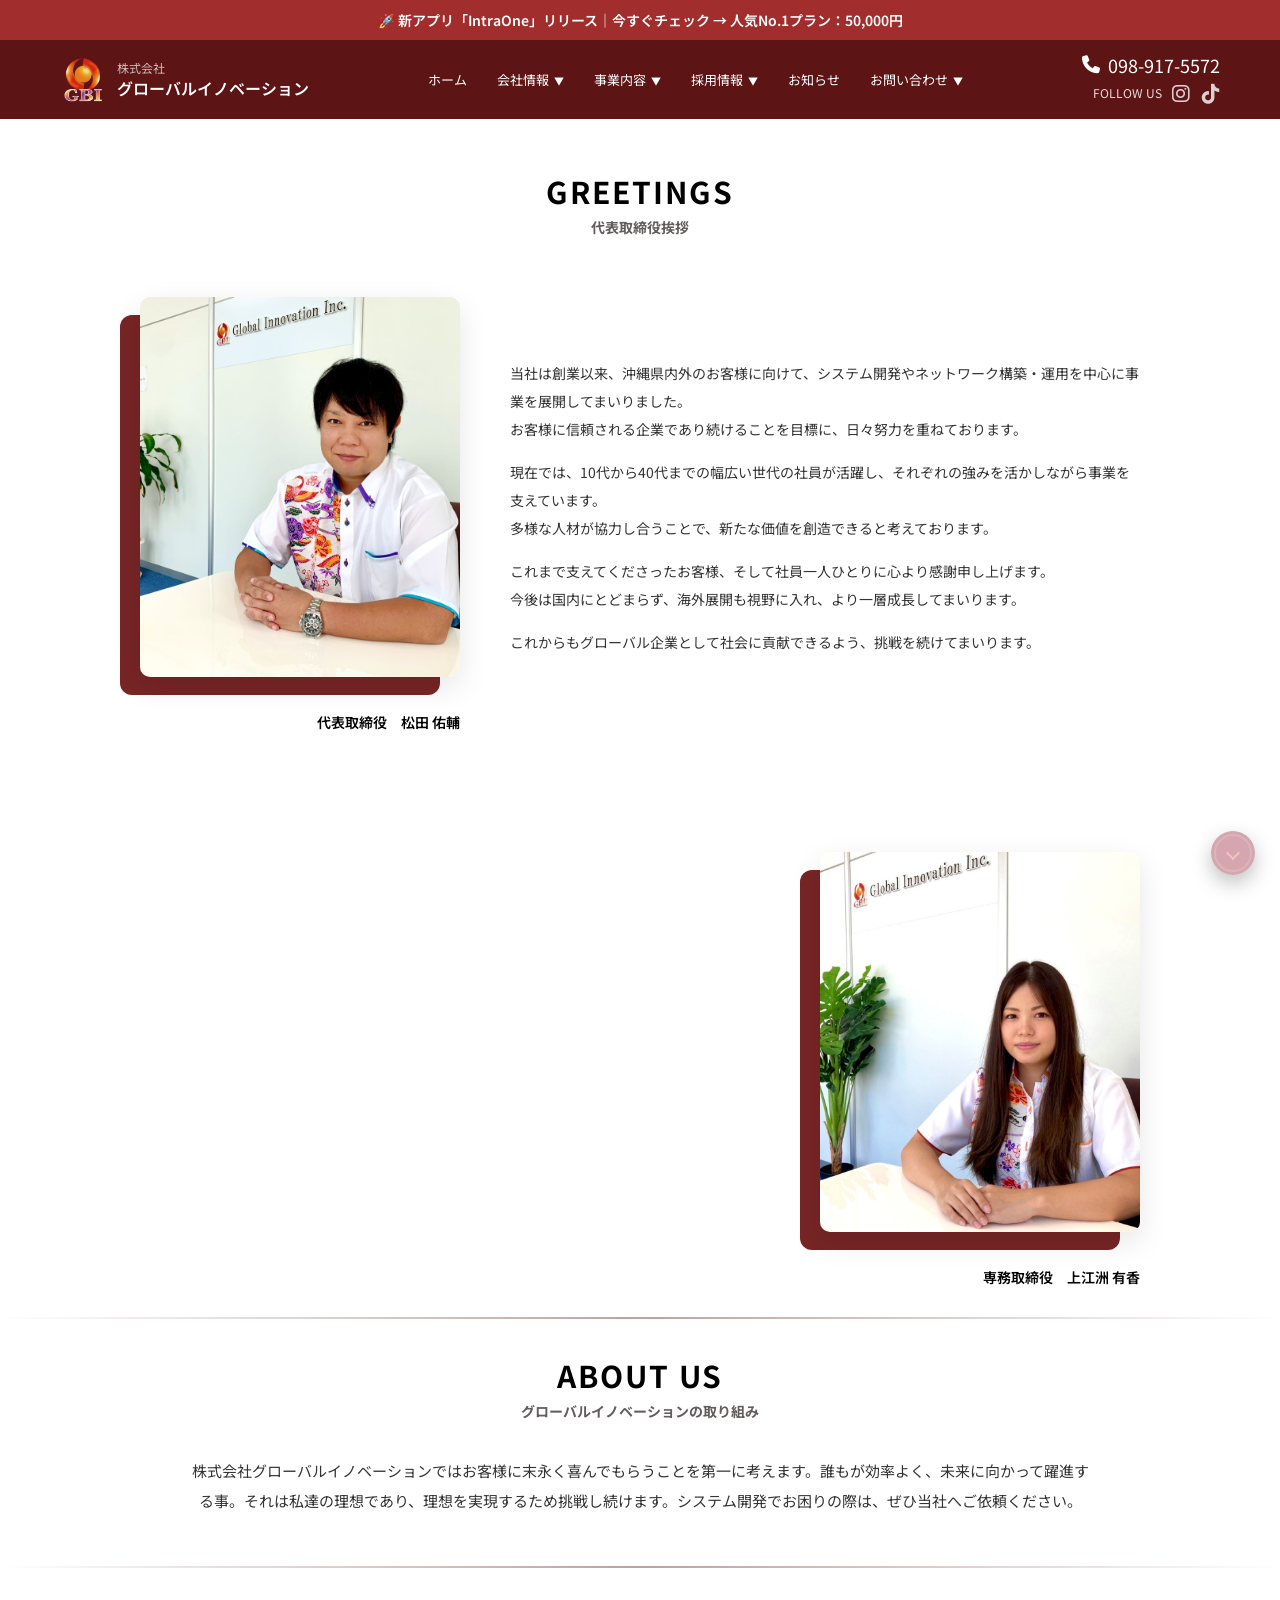
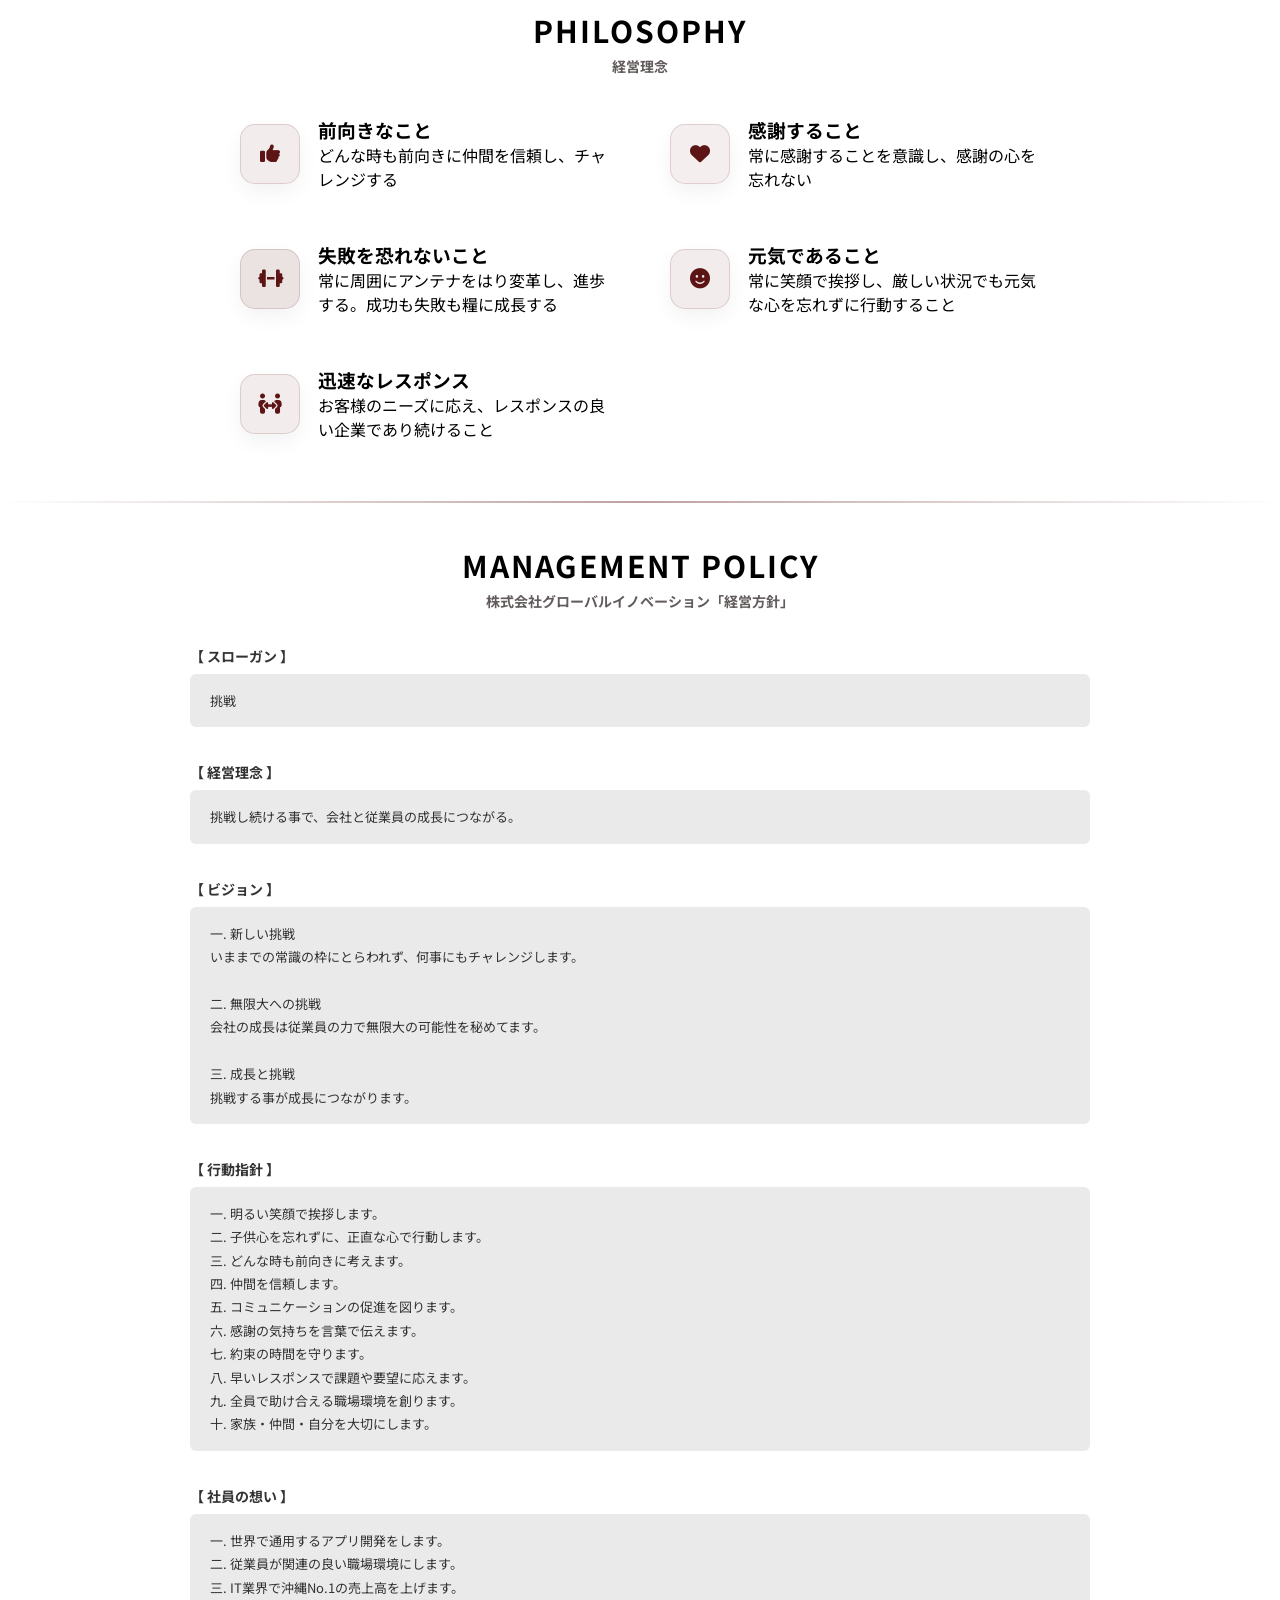
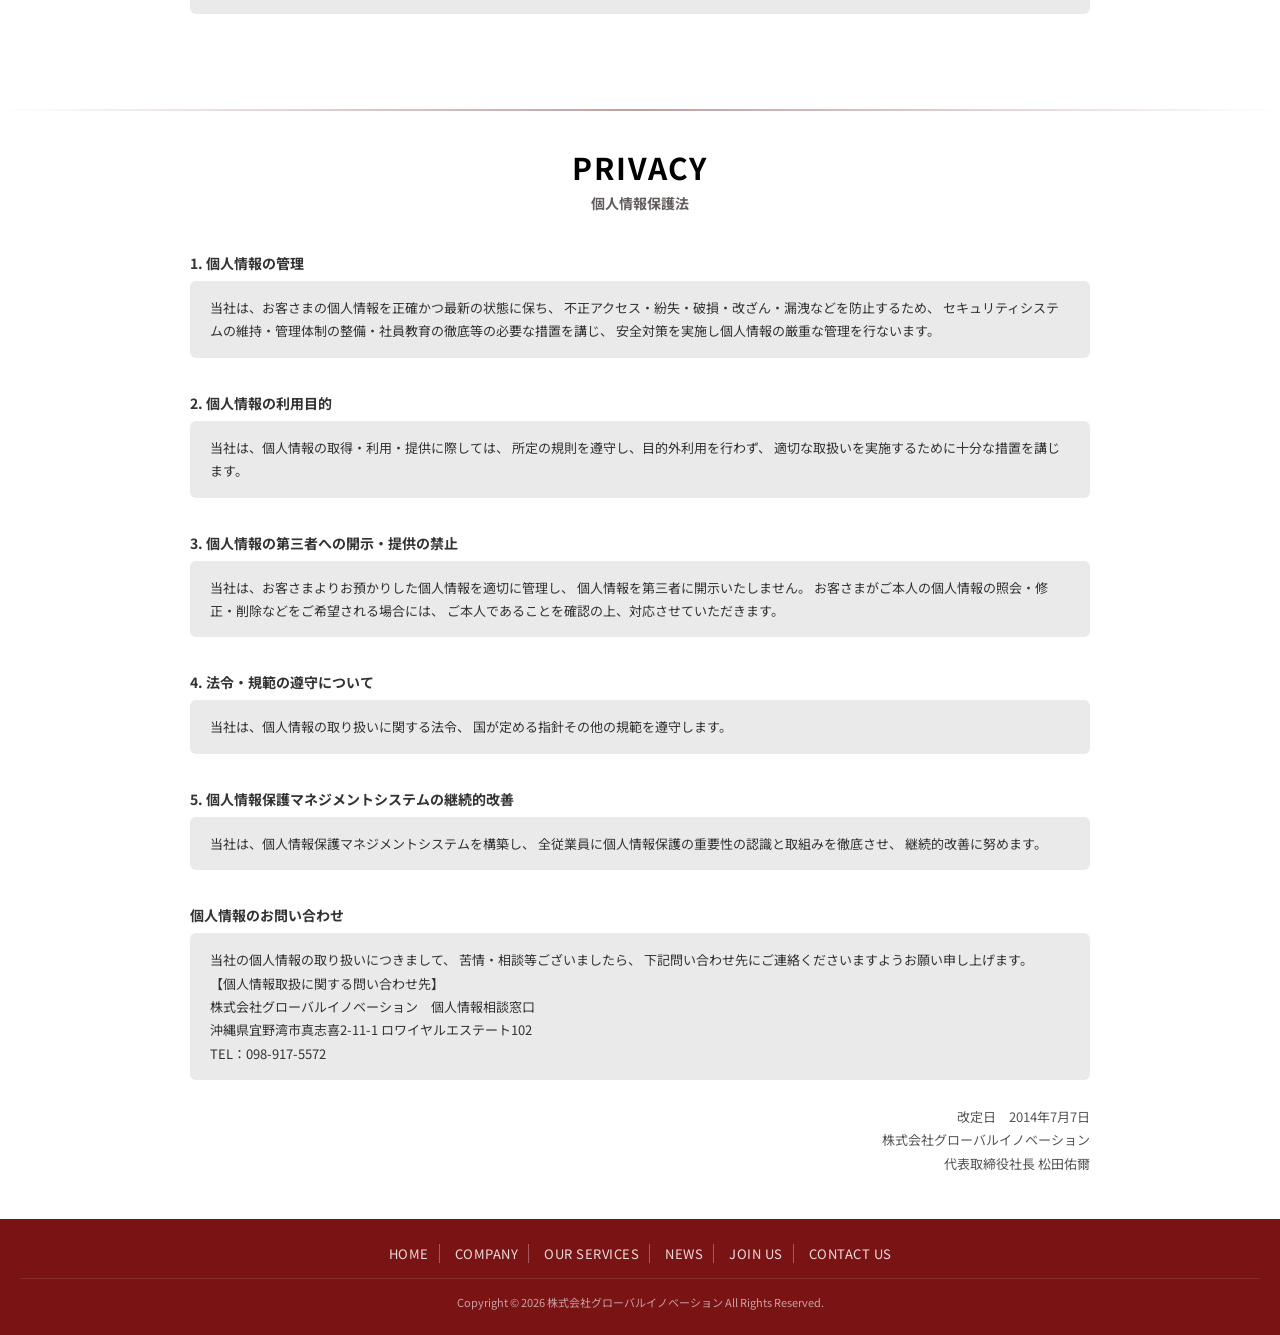
==== commit a43512ba: "Add files via upload" ====
--- a/about.html
+++ b/about.html
@@ -57,6 +57,7 @@
       <li><a href="#philosophy">経営理念</a></li>
       <li><a href="#policy">経営方針</a></li>
       <li><a href="#privacy">個人情報保護法</a></li>
+      <li><a href="initiatives.html">企業の取り組み</a></li>
     </ul>
   </li>
 
@@ -72,11 +73,11 @@
 
   <!-- 4 -->
   <li class="has-dropdown">
-    <a href="#">採用情報</a>
+    <a href="career.html#careers">採用情報</a>
     <ul class="dropdown">
       <li><a href="#">社員の声</a></li>
-      <li><a href="#">フォトギャラリー</a></li>
-      <li><a href="#">募集要項</a></li>
+      <li><a href="#">ギャレリー</a></li>
+      <li><a href="career.html#careers">採用情報</a></li>
     </ul>
   </li>
 
@@ -341,7 +342,7 @@
 <section>
 <div class="section-divider"></div>
 
-<section class="privacy">
+<section id="privacy" class="privacy">
 
 <section class="privacy-page">
 
@@ -351,30 +352,76 @@
     <br>
     <p class="privacy-sub">個人情報保護法</p>
 
-    <p class="privacy-text">
-      株式会社グローバルイノベーション（以下「当社」）は、情報通信業として以下のとおり個情報保護方針を定め、個人情報保護の仕組みを構築し、全従業員に個人情報保護の重要性の認識と取組みを徹底させることにより、個人情報の保護を推進致します。
-<br>
-<br>
-1. 個人情報の管理<br>
-当社は、お客さまの個人情報を正確かつ最新の状態に保ち、個人情報への不正アクセス・紛失・破損・改ざん・漏洩などを防止するため、セキュリティシステムの維持・管理体制の整備・社員教育の徹底等の必要な措置を講じ、安全対策を実施し個人情報の厳重な管理を行ないます。<br>
-<br>2. 個人情報の利用目的<br>
-当社は、個人情報の取得、利用、提供に際しては、所定の規則を遵守し、目的外利用を行わず、適切な取扱いを実施するために十分な措置を講じます。
-<br>
-<br>
-3. 個人情報の第三者への開示・提供の禁止<br>
-当社は、お客さまよりお預かりした個人情報を適切に管理し、個人情報を第三者に開示いたしません。 お客さまがご本人の個人情報の照会・修正・削除などをご希望される場合には、ご本人であることを確認の上、対応させていただきます。<br><br>
-4. 法令・規範の遵守について<br>
-当社は、個人情報の取り扱いに関する法令、国が定める指針その他の規範を遵守します。<br><br>
-5. 個人情報保護マネジメントシステムの継続的改善<br>
-当社は、個人情報保護マネジメントシステムを構築し、全従業員に個人情報保護の重要性の認識と取組みを徹底させ、継続的改善に努めます。<br><br>
-6. 個人情報のお問い合せ<br>
-当社の個人情報の取り扱いにつきまして、苦情・相談等ございましたら、下記問い合わせ先にご連絡くださいますようお願い申し上げます。<br><br>
-【個人情報取扱に関する問い合わせ先】<br>
-株式会社グローバルイノベーション　個人情報相談窓口<br>
-沖縄県宜野湾市真志喜2-11-1ロワイヤルエステート102　TEL098-917-5572<br>
-メールでのお問い合わせはこちらから<br><br>
-改定日　2014年7月7日 株式会社グローバルイノベーション 代表取締役社長 松田佑爾<br>
-    </p>
+    <div class="policy-block">
+  <h3>1. 個人情報の管理</h3>
+  <div class="policy-box">
+    当社は、お客さまの個人情報を正確かつ最新の状態に保ち、
+    不正アクセス・紛失・破損・改ざん・漏洩などを防止するため、
+    セキュリティシステムの維持・管理体制の整備・社員教育の徹底等の必要な措置を講じ、
+    安全対策を実施し個人情報の厳重な管理を行ないます。
+  </div>
+</div>
+
+<div class="policy-block">
+  <h3>2. 個人情報の利用目的</h3>
+  <div class="policy-box">
+    当社は、個人情報の取得・利用・提供に際しては、
+    所定の規則を遵守し、目的外利用を行わず、
+    適切な取扱いを実施するために十分な措置を講じます。
+  </div>
+</div>
+
+<div class="policy-block">
+  <h3>3. 個人情報の第三者への開示・提供の禁止</h3>
+  <div class="policy-box">
+    当社は、お客さまよりお預かりした個人情報を適切に管理し、
+    個人情報を第三者に開示いたしません。
+
+    お客さまがご本人の個人情報の照会・修正・削除などをご希望される場合には、
+    ご本人であることを確認の上、対応させていただきます。
+  </div>
+</div>
+
+<div class="policy-block">
+  <h3>4. 法令・規範の遵守について</h3>
+  <div class="policy-box">
+    当社は、個人情報の取り扱いに関する法令、
+    国が定める指針その他の規範を遵守します。
+  </div>
+</div>
+
+<div class="policy-block">
+  <h3>5. 個人情報保護マネジメントシステムの継続的改善</h3>
+  <div class="policy-box">
+    当社は、個人情報保護マネジメントシステムを構築し、
+    全従業員に個人情報保護の重要性の認識と取組みを徹底させ、
+    継続的改善に努めます。
+  </div>
+</div>
+
+<div class="policy-block">
+  <h3>個人情報のお問い合わせ</h3>
+
+  <div class="policy-box">
+    当社の個人情報の取り扱いにつきまして、
+    苦情・相談等ございましたら、
+    下記問い合わせ先にご連絡くださいますようお願い申し上げます。
+
+    <br>
+
+    【個人情報取扱に関する問い合わせ先】<br>
+    株式会社グローバルイノベーション　個人情報相談窓口<br>
+    沖縄県宜野湾市真志喜2-11-1 ロワイヤルエステート102<br>
+    TEL：098-917-5572<br>
+  </div>
+</div>
+
+<div class="privacy-date">
+  改定日　2014年7月7日<br>
+  株式会社グローバルイノベーション<br>
+  代表取締役社長 松田佑爾<br>
+  <br>
+</div>
 
   </div>
 
--- a/style.css
+++ b/style.css
@@ -1162,7 +1162,6 @@
 .privacy-inner {
   max-width: 900px;
   margin: auto;
-  text-align: center;
 }
 
 .privacy-title {
@@ -1172,21 +1171,208 @@
   letter-spacing: 2px;
 }
 
-.privacy-sub{
+.privacy-sub {
   text-align: center;
   font-size: 14px;
   font-weight: bold;
-  letter-spacing: 0px;
-  margin-bottom: 35px;
-  margin-top: 0px;
-  color:#625c5c;
-}
-
-.privacy-text {
-  text-align: left;
+  margin-bottom: 40px;
+  color: #625c5c;
+}
+
+/* INTRO */
+.privacy-intro {
   font-size: 15px;
   line-height: 2;
   color: #333;
-  margin-top: 30px;
-  margin-bottom: 50px;
-}+  margin-bottom: 40px;
+}
+
+/* DATE */
+.privacy-date {
+  margin-top: -10px;
+  text-align: right;
+  font-size: 13px;
+  line-height: 1.8;
+  color: #555;
+  margin-bottom: 20px;
+}
+
+/* ================= CAREERS ================= */
+
+.careers {
+  padding: 40px 20px 70px;
+  scroll-margin-top: 100px;
+}
+
+.careers-inner {
+  max-width: 1100px;
+  margin: auto;
+}
+
+.careers-title {
+  text-align: center;
+  font-size: 30px;
+  margin-bottom: -20px;
+  letter-spacing: 2px;
+}
+
+.careers-sub {
+  text-align: center;
+  font-size: 14px;
+  font-weight: bold;
+  color: #625c5c;
+  margin-bottom: 40px;
+}
+
+.careers-table-wrap {
+  background: #fff;
+  border-radius: 12px;
+  overflow: hidden;
+  box-shadow:
+    0 10px 30px rgba(0,0,0,0.05);
+  border: 1px solid rgba(92,20,20,0.1);
+}
+
+.careers-table {
+  width: 100%;
+  border-collapse: collapse;
+}
+
+.careers-table th {
+  width: 180px;
+  background: #5c1414;
+  color: #fff;
+  text-align: left;
+  padding: 18px 20px;
+  font-size: 14px;
+  vertical-align: top;
+  border-bottom: 1px solid rgba(255,255,255,0.08);
+}
+
+.careers-table td {
+  background: #fafafa;
+  padding: 18px 22px;
+  font-size: 14px;
+  line-height: 2;
+  color: #333;
+  border-bottom: 1px solid #e5e5e5;
+}
+
+.careers-table tr:last-child th,
+.careers-table tr:last-child td {
+  border-bottom: none;
+}
+
+.careers-highlight {
+  color: #c96b1d;
+  font-weight: 600;
+}
+
+.careers-link {
+  color: #c96b1d;
+  text-decoration: none;
+  font-weight: 600;
+  transition: 0.25s;
+}
+
+.careers-link:hover {
+  opacity: 0.7;
+}
+
+/* ================= MOBILE ================= */
+
+@media (max-width: 768px) {
+
+  .careers-table,
+  .careers-table tbody,
+  .careers-table tr,
+  .careers-table th,
+  .careers-table td {
+    display: block;
+    width: 100%;
+  }
+
+  .careers-table th {
+    border-bottom: none;
+  }
+
+  .careers-table td {
+    border-top: none;
+    margin-bottom: 10px;
+  }
+
+}
+
+/* ================= INITIATIVE ================= */
+
+.initiative-section{
+
+}
+
+.initiative-card{
+  max-width: 1000px;
+  margin: auto;
+  background: #fff;
+  border-radius: 14px;
+  padding: 50px;
+  box-shadow: 0 10px 30px rgba(0,0,0,0.06);
+  border: 1px solid rgba(92,20,20,0.08);
+}
+
+.initiative-header{
+  text-align:center;
+  margin-bottom:40px;
+}
+
+.initiative-header h2{
+  font-size:32px;
+  letter-spacing:1px;
+}
+
+.initiative-header p{
+  font-size:14px;
+  color:#666;
+  margin-top:8px;
+}
+
+.initiative-logo{
+  text-align:center;
+  margin-bottom:40px;
+}
+
+.initiative-logo img{
+  width:160px;
+}
+
+.initiative-content{
+  max-width:750px;
+  margin:auto;
+}
+
+.initiative-content h3{
+  font-size:20px;
+  margin-bottom:10px;
+  color:#5c1414;
+}
+
+.initiative-content p{
+  line-height:2;
+  color:#444;
+  margin-bottom:30px;
+}
+
+.initiative-box{
+  background:#f7f7f7;
+  padding:25px;
+  border-radius:10px;
+  border-left:4px solid #5c1414;
+}
+
+.initiative-box h4{
+  margin-bottom:15px;
+}
+
+.initiative-box ol{
+  padding-left:20px;
+  line-height:2;
+}
